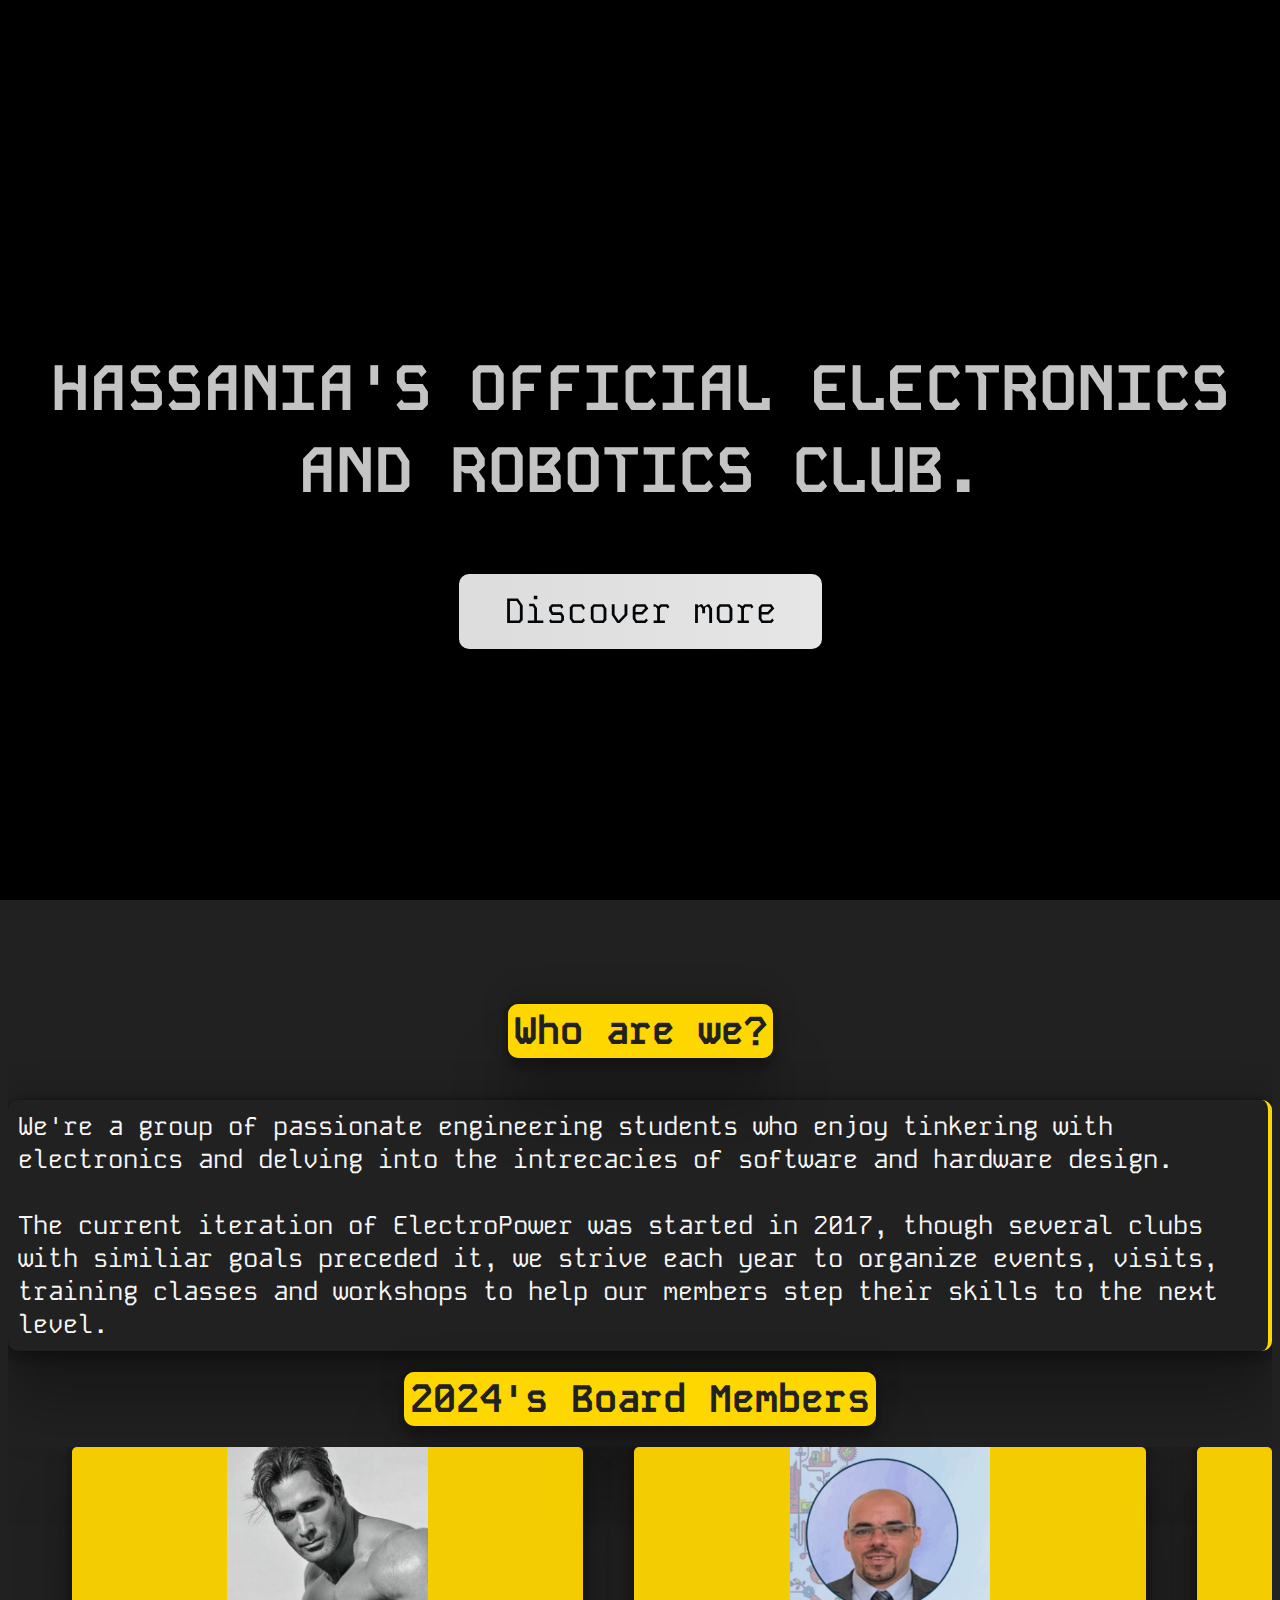
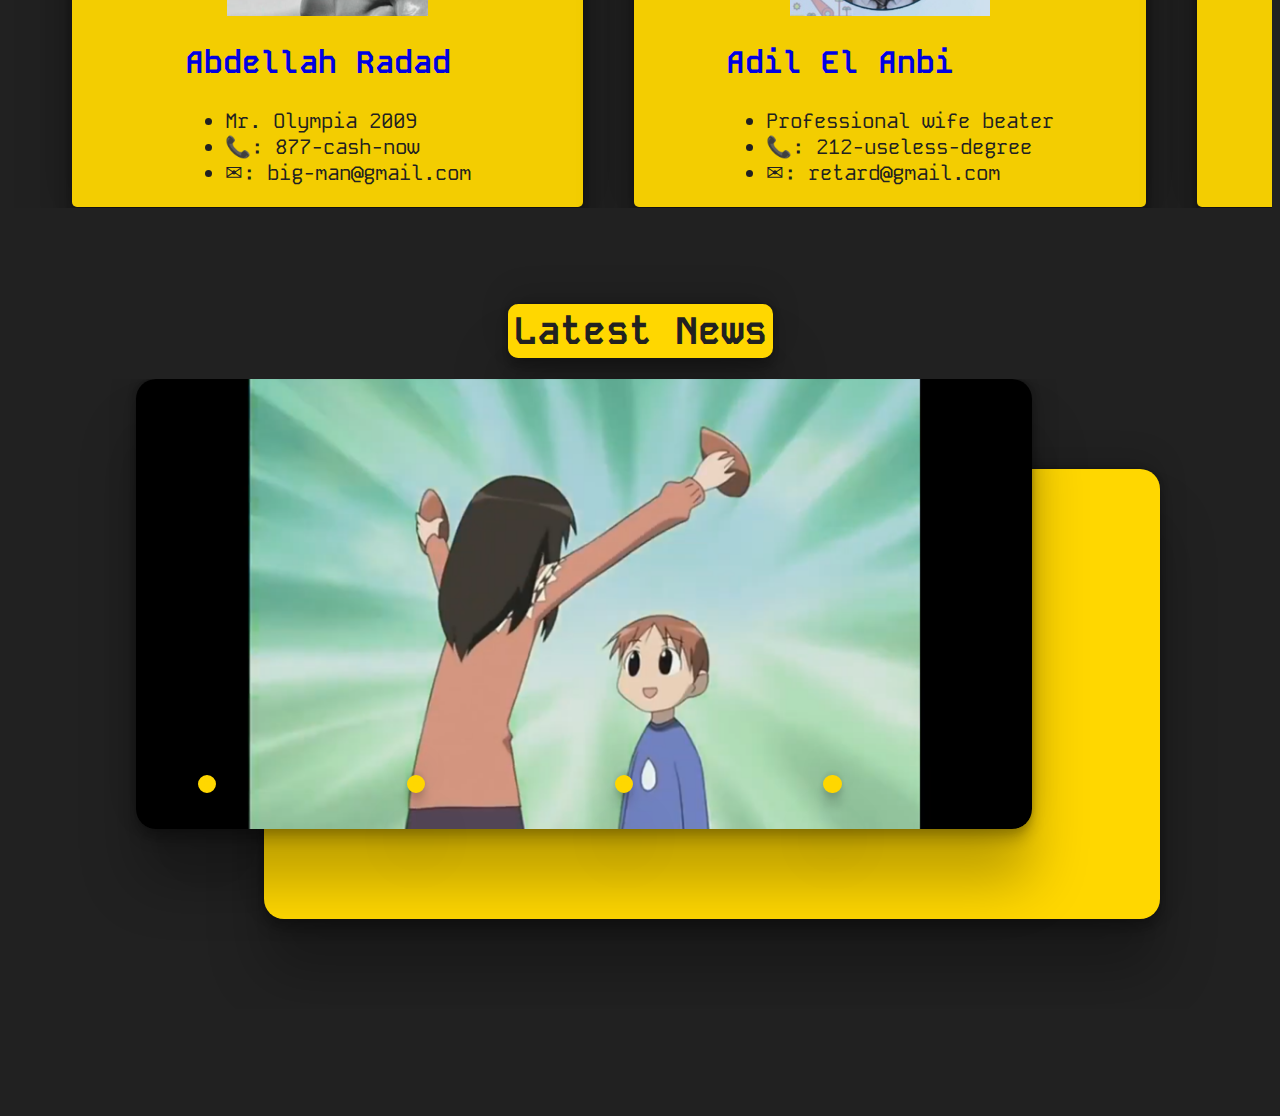
==== index.html @ f10a62ae "Adjusted member card width" ====
<!DOCTYPE HTML>
<html>
	<head>
	        <meta charset="utf-8"/>
                <meta name="author" content="Abdellah Radad"/>
                <meta name="description" content="Hassania school of public works' official web page"/>
                <link rel="stylesheet" href="style.css">
                <title> EHTP ElectroPower </title>
		<link rel="preconnect" href="https://fonts.googleapis.com">
		<link rel="preconnect" href="https://fonts.gstatic.com" crossorigin>
		<link href="https://fonts.googleapis.com/css2?family=Kode+Mono:wght@400..700&family=Montserrat:ital,wght@0,100..900;1,100..900&display=swap" rel="stylesheet">
        </head>

	<body>
		<nav>
				<a href=#whoarewe>Who are We?</a>
				<a href=#news>News</a>
				<a href=#events>Events</a>
				<a href=#projects>Projects</a>
				<a href=#projects>Contact us</a>
				<div class="theme-switcher-container"> 
					<input type="checkbox" name="theme" id="theme-switcher"></input>
					<label for="theme-switcher" id="theme-switcher-label"></label>
				</div>
		</nav>
		<div class="section" id="welcome">
			
			<div class="banner-video-container">
				<video src="static/test.mp4" type="video/mp4" autoplay loop muted >
			</div>
		<div class="text-overlay">
			<h2>
				HASSANIA'S OFFICIAL ELECTRONICS AND ROBOTICS CLUB.
			</h2>
			<div class="button-belt">
				<a href="#whoarewe">Discover more</a>
			</div>
		</div>
		</div>
		<div class="section" id="whoarewe">
			<div class="section-header"><h2> Who are we? </h2></div>
			<br/>
			<br/>
			<div class="text-card">
				We're a group of passionate engineering students who enjoy tinkering with electronics and delving into 
				the intrecacies of software and hardware design.
				<br/>
				<br/>
				The current iteration of ElectroPower was started in 2017, though several clubs with similiar goals preceded it,
				we strive each year to organize events, visits, training classes and workshops to help our members step their skills
				to the next level.
			</div>
			<br/>
			<div class="section-header"><h2>  2024's Board Members </h2></div>
			<br/>
				<div class="member-card-holder"> 
				<div class="member-card">
					<div class="profile-img">
						<a href="https://www.youtube.com/watch?v=h8ynX6rIQj8"><img src="static/literally_me.jpg"/></a>
					</div>
					<div class="profile-caption">
						<h2><a href="https://www.linkedin.com/in/abdellah-radad-6042b9256/">Abdellah Radad</a></h2>
						<ul>
							<li>Mr. Olympia 2009</li>
							<li>&#128222;: 877-cash-now</li>
							<li>&#9993;: big-man@gmail.com</li>
						</ul>
					</div>
				</div>
				<div class="member-card">
					<div class="profile-img">
						<a href="https://www.youtube.com/watch?v=h8ynX6rIQj8"><img src="static/anbi.jpeg"/></a>
					</div>
					<div class="profile-caption">
						<h2><a href="https://www.linkedin.com/in/abdellah-radad-6042b9256/">Adil El Anbi</a></h2>
						<ul>
							<li>Professional wife beater</li>
							<li>&#128222;: 212-useless-degree </li>
							<li>&#9993;: retard@gmail.com</li>
						</ul>
					</div>
				</div>
				<div class="member-card">
					<div class="profile-img">
						<a href="https://www.youtube.com/watch?v=h8ynX6rIQj8"><img src="static/anbi.jpeg"/></a>
					</div>
					<div class="profile-caption">
						<h2><a href="https://www.linkedin.com/in/abdellah-radad-6042b9256/">Adil El Anbi</a></h2>
						<ul>
							<li>Professional wife beater</li>
							<li>&#128222;: 212-useless-degree </li>
							<li>&#9993;: retard@gmail.com</li>
						</ul>
					</div>
				</div>
				<div class="member-card">
					<div class="profile-img">
						<a href="https://www.youtube.com/watch?v=h8ynX6rIQj8"><img src="static/anbi.jpeg"/></a>
					</div>
					<div class="profile-caption">
						<h2><a href="https://www.linkedin.com/in/abdellah-radad-6042b9256/">Adil El Anbi</a></h2>
						<ul>
							<li>Professional wife beater</li>
							<li>&#128222;: 212-useless-degree </li>
							<li>&#9993;: retard@gmail.com</li>
						</ul>
					</div>
				</div>
				<div class="member-card">
					<div class="profile-img">
						<a href="https://www.youtube.com/watch?v=h8ynX6rIQj8"><img src="static/anbi.jpeg"/></a>
					</div>
					<div class="profile-caption">
						<h2><a href="https://www.linkedin.com/in/abdellah-radad-6042b9256/">Adil El Anbi</a></h2>
						<ul>
							<li>Professional wife beater</li>
							<li>&#128222;: 212-useless-degree </li>
							<li>&#9993;: retard@gmail.com</li>
						</ul>
					</div>
				</div>
			</div>
			
		</div>
		<div class="section" id="news">
			<div class="section-header"><h2> Latest News </h2></div>
			<br/>
			<div class="news-container">
				<div class="item background-item">E</div>
				<div class="news-slider">
					<div class="item img-container">
						<a href="https://www.youtube.com/watch?v=wEBZ6zHY-h4">
							<img id="news1" src="static/chiyo-dead.png" />
							<h2 class="img-caption">Leaked footage seals the deal on Chiyo chan's murder case</h2>
						</a>
					</div>
					<div class="item img-container">
						<a href="https://www.youtube.com/watch?v=nb7ymOSDB3Y">
							<img id="news2" src="static/neco-neco-arc.gif" />
							<h2 class="img-caption">War criminal wanted in 20 countries goes viral after hitting the "gangnam style"</h2>
						</a>
					</div>
					<div class="item img-container">
						<a href="https://www.youtube.com/shorts/mV_r2ud_RTQ">
							<img id="news3" src="static/kleiner_mewing.png" />
							<h2 class="img-caption">Dr. Kleiner shows shocking mewing transformation</h2>
						</a>
					</div>
					<div class="item img-container">
						<a href="https://www.youtube.com/watch?v=XxPdiaEjR5U">
							<img id="news4" src="static/jinx_the_cat.jpg" />
							<h2 class="img-caption">[Shocking!] Cat's performance of  billy jean left locals in awe</h2>
						</a>
					</div>
				</div>
				<div class="selection-box">
					<a href="#news1"></a>
					<a href="#news2"></a>
					<a href="#news3"></a>
					<a href="#news4"></a>
				</div>
			</div>
		</div>

	</body>
</html>
---- style.css ----
.kode-mono {
  font-family: "Kode Mono", monospace;
  font-weight: 400;
  font-style: normal;
}
.montserrat {
  font-family: "Montserrat", sans-serif;
  font-optical-sizing: auto;
  font-weight: 400;
  font-style: normal;
}
:root
{
	--selected-theme:"Dark";
	--news-image-blur:0px;
	--caption-opacity:0;
	--body-background-color:#212121;
	--body-text-color:whitesmoke;
	--body-header-color:gold;
	--body-shadow : rgba(0, 0, 0, 0.25) 0px 54px 55px, rgba(0, 0, 0, 0.12) 0px -12px 30px, rgba(0, 0, 0, 0.12) 0px 4px 6px, rgba(0, 0, 0, 0.17) 0px 12px 13px, rgba(0, 0, 0, 0.09) 0px -3px 5px;

}
html
{
	background-color:var(--body-background-color);
	color:var(--body-text-color);
	font-family:"kode mono";
	overflow-x:hidden;
	scroll-snap-type:y mandatory;
	scroll-padding-top:0px;
	scroll-behavior:smooth;
	scroll-padding-top:0vh;
	transition: background-color 1s;
}
/* Navbar */
nav
{
	position:fixed;
	font-size:min(1.8rem,3vw);
	z-index:9;
	top:0px;
	left:0px;
	display:flex;
	justify-content:space-evenly;
	align-items:center;
	width:100%;
	opacity:0.9;

	white-space:nowrap;
}

nav a 
{
	
  text-decoration : none;  

  color : whitesmoke;
  
  border-style : solid;
  
  border-width :0px 0px 2px 0px;
  
  border-color : whitesmoke;
  
  transition : font-size 0.5s;
}
nav a:hover
{
          font-size: 2rem;  
          color : gold;
          border-color: gold;
}
nav input[type="checkbox"]
{
	appearance:none;
	padding:0;
	margin:0;
	height:0;
	aspect-ratio:1/1;
	border-radius:50%;
	outline-width:2px;
	outline-offset:2px;	
	transition: height 0.2s;
}
nav label::before
{
	content:var(--selected-theme);
	color:var(--body-background-color);
	position:relative;
	display:inline-block;
	transition:content 1s;
}
nav .theme-switcher-container
{
	background-color:whitesmoke;
	border-bottom-left-radius:20px;
	border-bottom-right-radius:20px;
	width:fit-content;
	display:flex;
	align-items:center;
	padding:0.3rem;
	transition:font-size 0.2s;
}
nav .theme-switcher-container:hover
{
        font-size: 2rem;  
	background-color:gold;
}
/* Sections */
.section
{
	scroll-snap-align:start;
	height:100vh;
	overflow:hidden;
}
/* Section headers */
.section::before
{
	content:"";
	height:6rem;
	display:block;
}
.section-header h2
{
	font-size:2.4rem;
	position:relative;
	border-style:solid;
	border-radius:10px;
	border-color:gold;
	border-width:0px 4px 0px 4px;
	width:fit-content;
	margin:auto;
	box-shadow:var(--body-shadow); 

	color:var(--body-background-color);
	background-color:gold;
	margin:auto;
	width:fit-content;
	padding:2px;
	transition: color 1s;
}

/* Banner */
.banner
{
	font-size:1.2rem;
	position:relative;
	display:grid;
	grid-template-rows: repeat(9,5vh);
	grid-template-columns : repeat(autofit,10vw);
	
	overflow-x:hidden;
}
.banner-logo
{
	grid-area: 2/2/6/3;
}
.banner-logo img
{
	width:100%;
	height:100%;
	object-fit:contain;
}
.banner-caption
{
	color:var(--body-background-color);
	background-color:var(--body-text-color);
	margin:0;
	padding:0;
	font-size:2.2rem;
	grid-area: 7/1/8/4;
	transition: color 1s;
}
.banner-video-container
{
	position:absolute;
	background-color:black;
	margin:0;
	padding:0;
	z-index:10;
	height:100vh;
	width:100vw;
	top:0;
	left:0;
}
.banner-video-container video
{
	filter:blur(10px);
	width:100%;
	height:100%;
	object-fit:cover;
}

.text-overlay
{
	z-index:11;
	position:relative;
	top:20%;
	color:whitesmoke;
	padding:10px;
	font-size:2.2vw;
	margin:auto;
	text-align:center;
}
.text-overlay h2
{
	opacity:0.8;
	font-size:5vw;
}
.text-overlay .button-belt /*I dont know what to call it*/
{
	font-size:min(2.2rem,4vw);
	position:relative;
	top:0%;
	display:flex;
	align-items:center;
	justify-content:space-evenly;
	opacity:0.9;
}
.button-belt a
{
    background-image: linear-gradient(to right,whitesmoke  0%, white  50%,lightgrey 100%);
    margin: 10px;
    padding: 15px 45px;
    text-align: center;
    text-decoration:none;
    transition: 0.5s;
    background-size: 200% auto;
    color: #03070a;
    border-radius: 10px;
    display: block;
}

.button-belt a:hover
{
    background-position:right; /* change the direction of the change here */
    text-decoration:none;
}

/* Text cards */
.text-card
{
	font-size:1.6rem;
	position:relative;
	margin:auto;
	padding:10px;
	border-radius:10px;
	border-color:gold;
	border-style:solid;
	border-width: 0px 4px 0px 0px;
	box-shadow:var(--body-shadow); 
	color:var(--body-text-color);
}
.text-card h2
{
	color:var(--body-background-color);
	background-color:gold;
	margin:auto;
	padding:2px;
	width:fit-content;
	text-align:center;
	transition: color 1s;
}
.text-card a
{
	color:gold;
}
/* Member Cards */
.member-card-holder
{
	position:relative;
	height:auto;
	display:flex;
	justify-items:flex-start;
	border-color:gold;
	border-radius:5px;
	border-width:0px 4px 0px 4px;
	padding-bottom:5vh;
	padding-left:5vw;
	padding-right:5vw;
	margin:auto;
	gap:4vw;
	overflow-x:auto;
}
.member-card-holder::-webkit-scrollbar
{
	height:0.4dvh;
}
.member-card-holder::-webkit-scrollbar-track
{
	background-color:var(--body-background-color);
}
.member-card-holder::-webkit-scrollbar-thumb
{
	background-color:gold;
}
.member-card
{	
	flex: 1 0 45%;
	position:relative;
	height:40dvh;
	border-color:gold;
	border-radius:5px;
	border-width:0px 0px 0px 0px;
	border-style:solid;
	padding:0;
	box-shadow:var(--body-shadow); 
	opacity:0.95;	
	display:flex;
	flex-direction:column;
	justify-content:flex-start;
	align-items:center;
	background-color:gold;
	color:var(--body-background-color);
	overflow:hidden;
}
.member-card .profile-caption
{
	font-size: max(1vw,1.3rem);
}
.profile-caption h2 a
{
	flex: 0 1 30%;
	text-decoration:none;
	text-align:center;
}
.member-card .profile-img  
{
	flex: 1 1 50%;
	max-height:50%;
	overflow:hidden;
}
.profile-img img
{
	height:100%;
	width:100%;
	object-fit:cover;
}
/* News slider */
.news-container
{
	position:relative;
	display:grid;
	grid-template-rows:repeat(7,10dvh);
	grid-template-columns:repeat(10,10vw);
	overflow:hidden;
}
.news-container .background-item
{
	grid-area: 2/3/7/10;
	background-color:gold;
	border-radius:20px;
	box-shadow:var(--body-shadow); 
}
.news-container .news-slider
{
	z-index:1;
	display:flex;
	grid-area: 1/2/6/9;
	background-color:whitesmoke;
	box-shadow:var(--body-shadow); 
	border-radius:20px;
	overflow-x:auto;
	overflow-y:hidden;
	scroll-snap-type:inline mandatory;
	scroll-padding:0;
	scroll-behavior:smooth;
	scrollbar-width:none;
}
.news-container .news-slider .img-container
{
	scroll-align:start;
	flex:1 0 100%;
}
.img-container a 
{
	text-decoration:none;
}
.news-slider .img-container .img-caption
{
	font-size:1.8rem;
	padding:6px;
	position:relative;
	z-index:5;
	bottom:50%;
	text-align:center;
	background-color:gold;
	color:var(--body-background-color);
	opacity:1;
	transition:opacity 1s;
}

.news-slider .img-container img
{
	height:100%;
	width:100%;
	object-fit: cover;
	filter:blur(5px);
}
.news-container .selection-box
{
	z-index:2;
	grid-area:5/1/6/9; 
	display:flex;
	align-items:center;
	justify-content:space-evenly;
}
.news-container .selection-box a
{
	border-width:0.5vw;
	border-style:solid;
	width:0.5vw;
	aspect-ratio:1/1;
	border-radius:50%;
	border-color:gold;
	background-color:gold;
	box-shadow: rgba(0, 0, 0, 0.25) 0px 54px 55px, rgba(0, 0, 0, 0.12) 0px -12px 30px, rgba(0, 0, 0, 0.12) 0px 4px 6px, rgba(0, 0, 0, 0.17) 0px 12px 13px, rgba(0, 0, 0, 0.09) 0px -3px 5px;
}
/* root actions */
:root:has(input[type="checkbox"]#theme-switcher:checked)
{
	--selected-theme:"Light";
	--body-background-color:slateblue;
}
@media (hover)
{
	.news-slider .img-container .img-caption
	{
		font-size:1.8rem;
		padding:6px;
		position:relative;
		z-index:5;
		bottom:50%;
		text-align:center;
		background-color:gold;
		color:var(--body-background-color);
		opacity:var(--caption-opacity);	
		transition:opacity 1s;
	}

	.news-slider .img-container img
	{
		scroll-align:start;
		height:100%;
		width:100%;
		object-fit: cover;
		filter:blur(var(--news-image-blur));
		transition: filter 1s;
	}

	:root:has(.img-container:hover)
	{
		--caption-opacity:1;
		--news-image-blur:5px;
	}
}	

::-webkit-scrollbar
{
	width:0.2vw;
}
::-webkit-scrollbar-track
{
	background-color:var(--body-background-color);
}
::-webkit-scrollbar-thumb
{
	background-color:gold;
}
@media()
{

}
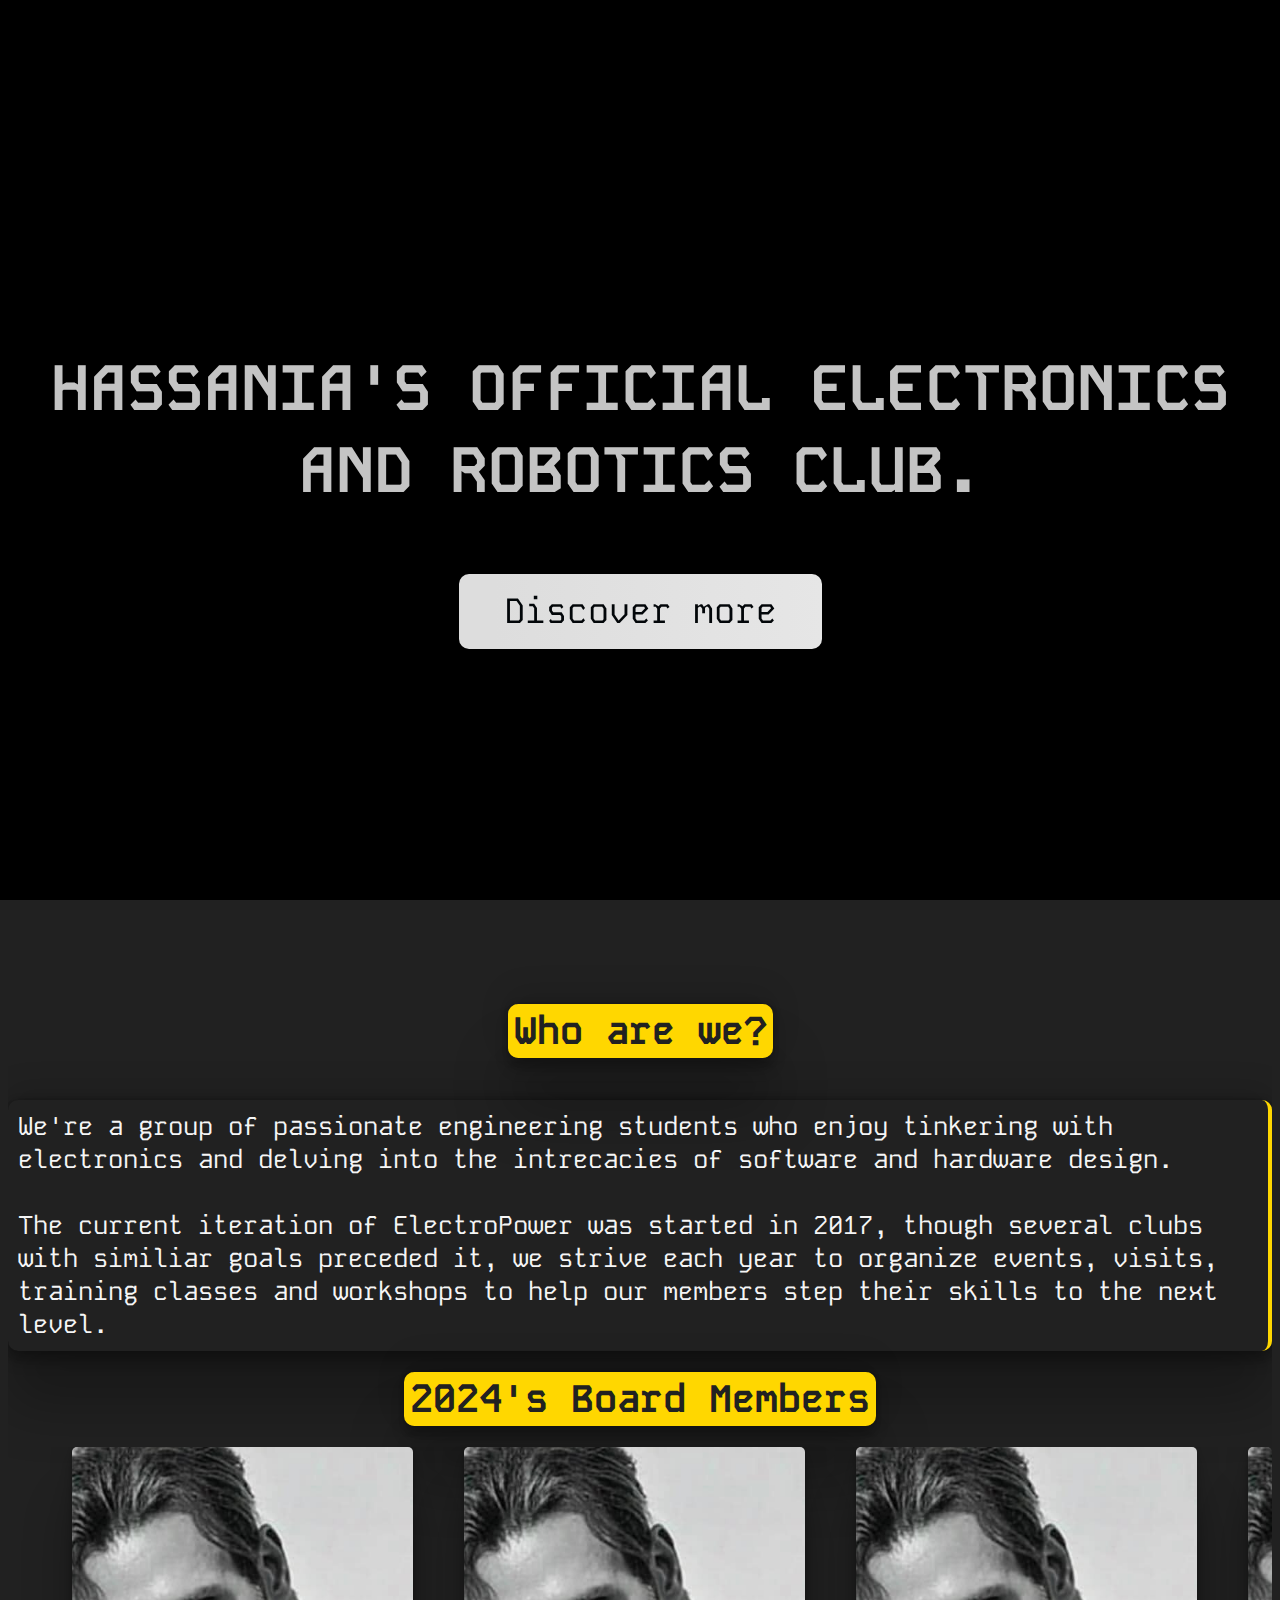
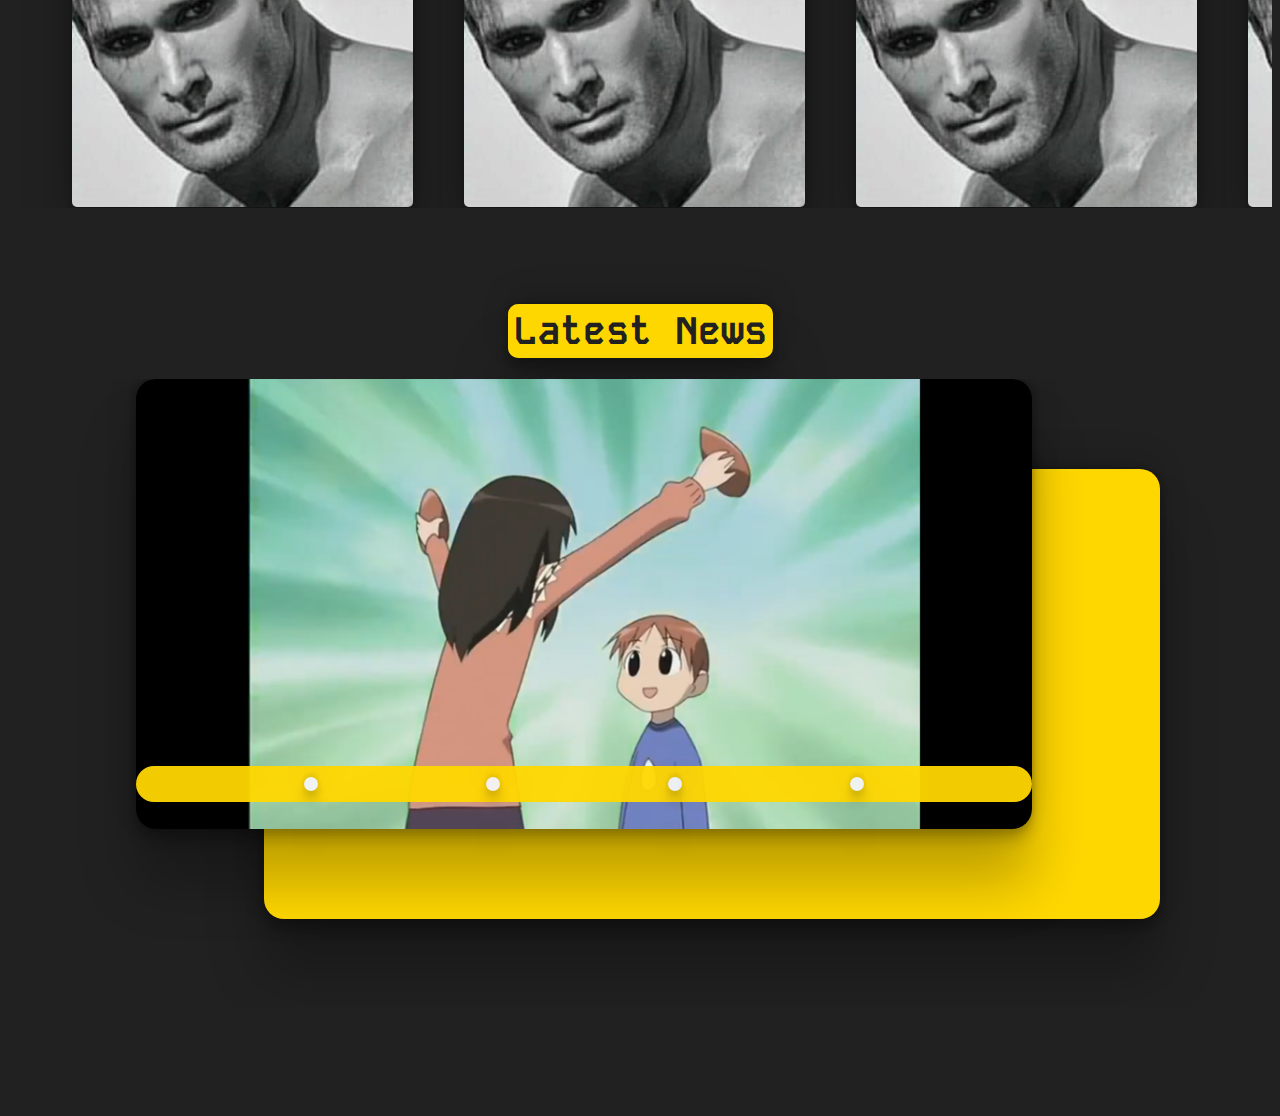
==== commit 92eb033b: "reworked content slider for better visibility" ====
--- a/index.html
+++ b/index.html
@@ -54,80 +54,51 @@
 			<div class="section-header"><h2>  2024's Board Members </h2></div>
 			<br/>
 				<div class="member-card-holder"> 
-				<div class="member-card">
-					<div class="profile-img">
-						<a href="https://www.youtube.com/watch?v=h8ynX6rIQj8"><img src="static/literally_me.jpg"/></a>
-					</div>
-					<div class="profile-caption">
-						<h2><a href="https://www.linkedin.com/in/abdellah-radad-6042b9256/">Abdellah Radad</a></h2>
-						<ul>
-							<li>Mr. Olympia 2009</li>
-							<li>&#128222;: 877-cash-now</li>
-							<li>&#9993;: big-man@gmail.com</li>
-						</ul>
+					<div class="member-card">
+						<div class="profile-img">
+							<a href="https://www.youtube.com/watch?v=h8ynX6rIQj8"><img src="static/literally_me.jpg"/></a>
+						</div>
+						<div class="profile-caption">
+							<h2><a href="https://www.linkedin.com/in/abdellah-radad-6042b9256/">Abdellah Radad</a></h2>
+							<b><em>Head of training</em></b>
+						</div>
+					</div> 
+					<div class="member-card">
+						<div class="profile-img">
+							<a href="https://www.youtube.com/watch?v=h8ynX6rIQj8"><img src="static/literally_me.jpg"/></a>
+						</div>
+						<div class="profile-caption">
+							<h2><a href="https://www.linkedin.com/in/abdellah-radad-6042b9256/">Abdellah Radad</a></h2>
+							<b><em>Head of training</em></b>
+						</div>
+					</div> 
+					<div class="member-card">
+						<div class="profile-img">
+							<a href="https://www.youtube.com/watch?v=h8ynX6rIQj8"><img src="static/literally_me.jpg"/></a>
+						</div>
+						<div class="profile-caption">
+							<h2><a href="https://www.linkedin.com/in/abdellah-radad-6042b9256/">Abdellah Radad</a></h2>
+							<b><em>Head of training</em></b>
+						</div>
+					</div> 
+					<div class="member-card">
+						<div class="profile-img">
+							<a href="https://www.youtube.com/watch?v=h8ynX6rIQj8"><img src="static/literally_me.jpg"/></a>
+						</div>
+						<div class="profile-caption">
+							<h2><a href="https://www.linkedin.com/in/abdellah-radad-6042b9256/">Abdellah Radad</a></h2>
+							<b><em>Head of training</em></b>
+						</div>
 					</div>
 				</div>
-				<div class="member-card">
-					<div class="profile-img">
-						<a href="https://www.youtube.com/watch?v=h8ynX6rIQj8"><img src="static/anbi.jpeg"/></a>
-					</div>
-					<div class="profile-caption">
-						<h2><a href="https://www.linkedin.com/in/abdellah-radad-6042b9256/">Adil El Anbi</a></h2>
-						<ul>
-							<li>Professional wife beater</li>
-							<li>&#128222;: 212-useless-degree </li>
-							<li>&#9993;: retard@gmail.com</li>
-						</ul>
-					</div>
-				</div>
-				<div class="member-card">
-					<div class="profile-img">
-						<a href="https://www.youtube.com/watch?v=h8ynX6rIQj8"><img src="static/anbi.jpeg"/></a>
-					</div>
-					<div class="profile-caption">
-						<h2><a href="https://www.linkedin.com/in/abdellah-radad-6042b9256/">Adil El Anbi</a></h2>
-						<ul>
-							<li>Professional wife beater</li>
-							<li>&#128222;: 212-useless-degree </li>
-							<li>&#9993;: retard@gmail.com</li>
-						</ul>
-					</div>
-				</div>
-				<div class="member-card">
-					<div class="profile-img">
-						<a href="https://www.youtube.com/watch?v=h8ynX6rIQj8"><img src="static/anbi.jpeg"/></a>
-					</div>
-					<div class="profile-caption">
-						<h2><a href="https://www.linkedin.com/in/abdellah-radad-6042b9256/">Adil El Anbi</a></h2>
-						<ul>
-							<li>Professional wife beater</li>
-							<li>&#128222;: 212-useless-degree </li>
-							<li>&#9993;: retard@gmail.com</li>
-						</ul>
-					</div>
-				</div>
-				<div class="member-card">
-					<div class="profile-img">
-						<a href="https://www.youtube.com/watch?v=h8ynX6rIQj8"><img src="static/anbi.jpeg"/></a>
-					</div>
-					<div class="profile-caption">
-						<h2><a href="https://www.linkedin.com/in/abdellah-radad-6042b9256/">Adil El Anbi</a></h2>
-						<ul>
-							<li>Professional wife beater</li>
-							<li>&#128222;: 212-useless-degree </li>
-							<li>&#9993;: retard@gmail.com</li>
-						</ul>
-					</div>
-				</div>
-			</div>
 			
 		</div>
 		<div class="section" id="news">
 			<div class="section-header"><h2> Latest News </h2></div>
 			<br/>
-			<div class="news-container">
+			<div class="slide-container">
 				<div class="item background-item">E</div>
-				<div class="news-slider">
+				<div class="content-slide">
 					<div class="item img-container">
 						<a href="https://www.youtube.com/watch?v=wEBZ6zHY-h4">
 							<img id="news1" src="static/chiyo-dead.png" />
--- a/style.css
+++ b/style.css
@@ -12,7 +12,7 @@
 :root
 {
 	--selected-theme:"Dark";
-	--news-image-blur:0px;
+	--content-image-blur:0px;
 	--caption-opacity:0;
 	--body-background-color:#212121;
 	--body-text-color:whitesmoke;
@@ -275,7 +275,7 @@
 	border-color:gold;
 	border-radius:5px;
 	border-width:0px 4px 0px 4px;
-	padding-bottom:5vh;
+	padding-bottom:2vh;
 	padding-left:5vw;
 	padding-right:5vw;
 	margin:auto;
@@ -296,38 +296,44 @@
 }
 .member-card
 {	
-	flex: 1 0 45%;
+	flex: 1 0 30%;
 	position:relative;
 	height:40dvh;
 	border-color:gold;
 	border-radius:5px;
 	border-width:0px 0px 0px 0px;
 	border-style:solid;
-	padding:0;
 	box-shadow:var(--body-shadow); 
 	opacity:0.95;	
-	display:flex;
-	flex-direction:column;
-	justify-content:flex-start;
-	align-items:center;
-	background-color:gold;
 	color:var(--body-background-color);
 	overflow:hidden;
+	display:grid;
+	grid-template-columns:1fr;
+	grid-template-rows:repeat(2,30%);
+	transition:grid-template-rows 500ms ease-out;
 }
 .member-card .profile-caption
 {
+	z-index:2;
+	grid-area:3/1/4/2;
+	background-color:rgba(21,21,21,0.3);
+	color:whitesmoke;
 	font-size: max(1vw,1.3rem);
 }
 .profile-caption h2 a
 {
-	flex: 0 1 30%;
+	grid-area:3/1/4/2;
 	text-decoration:none;
+	border-style:solid;
+	border-width:0px 0px 4px 0px;
+	border-color:gold;
+	color:whitesmoke;
 	text-align:center;
 }
 .member-card .profile-img  
 {
-	flex: 1 1 50%;
-	max-height:50%;
+	grid-area:1/1/4/2;
+	z-index:-1;
 	overflow:hidden;
 }
 .profile-img img
@@ -337,7 +343,7 @@
 	object-fit:cover;
 }
 /* News slider */
-.news-container
+.slide-container
 {
 	position:relative;
 	display:grid;
@@ -345,14 +351,14 @@
 	grid-template-columns:repeat(10,10vw);
 	overflow:hidden;
 }
-.news-container .background-item
+.slide-container .background-item
 {
 	grid-area: 2/3/7/10;
 	background-color:gold;
 	border-radius:20px;
 	box-shadow:var(--body-shadow); 
 }
-.news-container .news-slider
+.slide-container .content-slide
 {
 	z-index:1;
 	display:flex;
@@ -367,7 +373,7 @@
 	scroll-behavior:smooth;
 	scrollbar-width:none;
 }
-.news-container .news-slider .img-container
+.slide-container .content-slide .img-container
 {
 	scroll-align:start;
 	flex:1 0 100%;
@@ -376,7 +382,7 @@
 {
 	text-decoration:none;
 }
-.news-slider .img-container .img-caption
+.content-slide .img-container .img-caption
 {
 	font-size:1.8rem;
 	padding:6px;
@@ -390,30 +396,35 @@
 	transition:opacity 1s;
 }
 
-.news-slider .img-container img
+.content-slide .img-container img
 {
 	height:100%;
 	width:100%;
 	object-fit: cover;
 	filter:blur(5px);
 }
-.news-container .selection-box
+.slide-container .selection-box
 {
 	z-index:2;
-	grid-area:5/1/6/9; 
+	grid-area:5/2/6/9; 
 	display:flex;
+	background-color:gold;
+	margin-top:3dvh;
+	margin-bottom:3dvh;
+	border-radius:20px;
+	opacity:0.95;
 	align-items:center;
 	justify-content:space-evenly;
 }
-.news-container .selection-box a
-{
-	border-width:0.5vw;
+.slide-container .selection-box a
+{
+	border-width:0.5dvh;
 	border-style:solid;
 	width:0.5vw;
 	aspect-ratio:1/1;
 	border-radius:50%;
-	border-color:gold;
-	background-color:gold;
+	border-color:whitesmoke;
+	background-color:whitesmoke;
 	box-shadow: rgba(0, 0, 0, 0.25) 0px 54px 55px, rgba(0, 0, 0, 0.12) 0px -12px 30px, rgba(0, 0, 0, 0.12) 0px 4px 6px, rgba(0, 0, 0, 0.17) 0px 12px 13px, rgba(0, 0, 0, 0.09) 0px -3px 5px;
 }
 /* root actions */
@@ -422,9 +433,35 @@
 	--selected-theme:"Light";
 	--body-background-color:slateblue;
 }
+@media (max-width:1000px)
+{
+	.member-card
+	{
+		flex: 1 0 65%;
+	}
+}
+@media (min-height:1500px)
+{
+	.member-card
+	{
+		height:50dvh;
+	}
+	.member-card .profile-caption
+	{
+		font-size: max(1vw,1.8rem);
+	}
+}
 @media (hover)
 {
-	.news-slider .img-container .img-caption
+	.member-card
+	{
+		grid-template-rows:repeat(2,50%);
+	}
+	.member-card:hover
+	{
+		grid-template-rows:repeat(2,30%);
+	}
+	.content-slide .img-container .img-caption
 	{
 		font-size:1.8rem;
 		padding:6px;
@@ -438,20 +475,20 @@
 		transition:opacity 1s;
 	}
 
-	.news-slider .img-container img
+	.content-slide .img-container img
 	{
 		scroll-align:start;
 		height:100%;
 		width:100%;
 		object-fit: cover;
-		filter:blur(var(--news-image-blur));
+		filter:blur(var(--content-image-blur));
 		transition: filter 1s;
 	}
 
 	:root:has(.img-container:hover)
 	{
 		--caption-opacity:1;
-		--news-image-blur:5px;
+		--content-image-blur:5px;
 	}
 }	
 
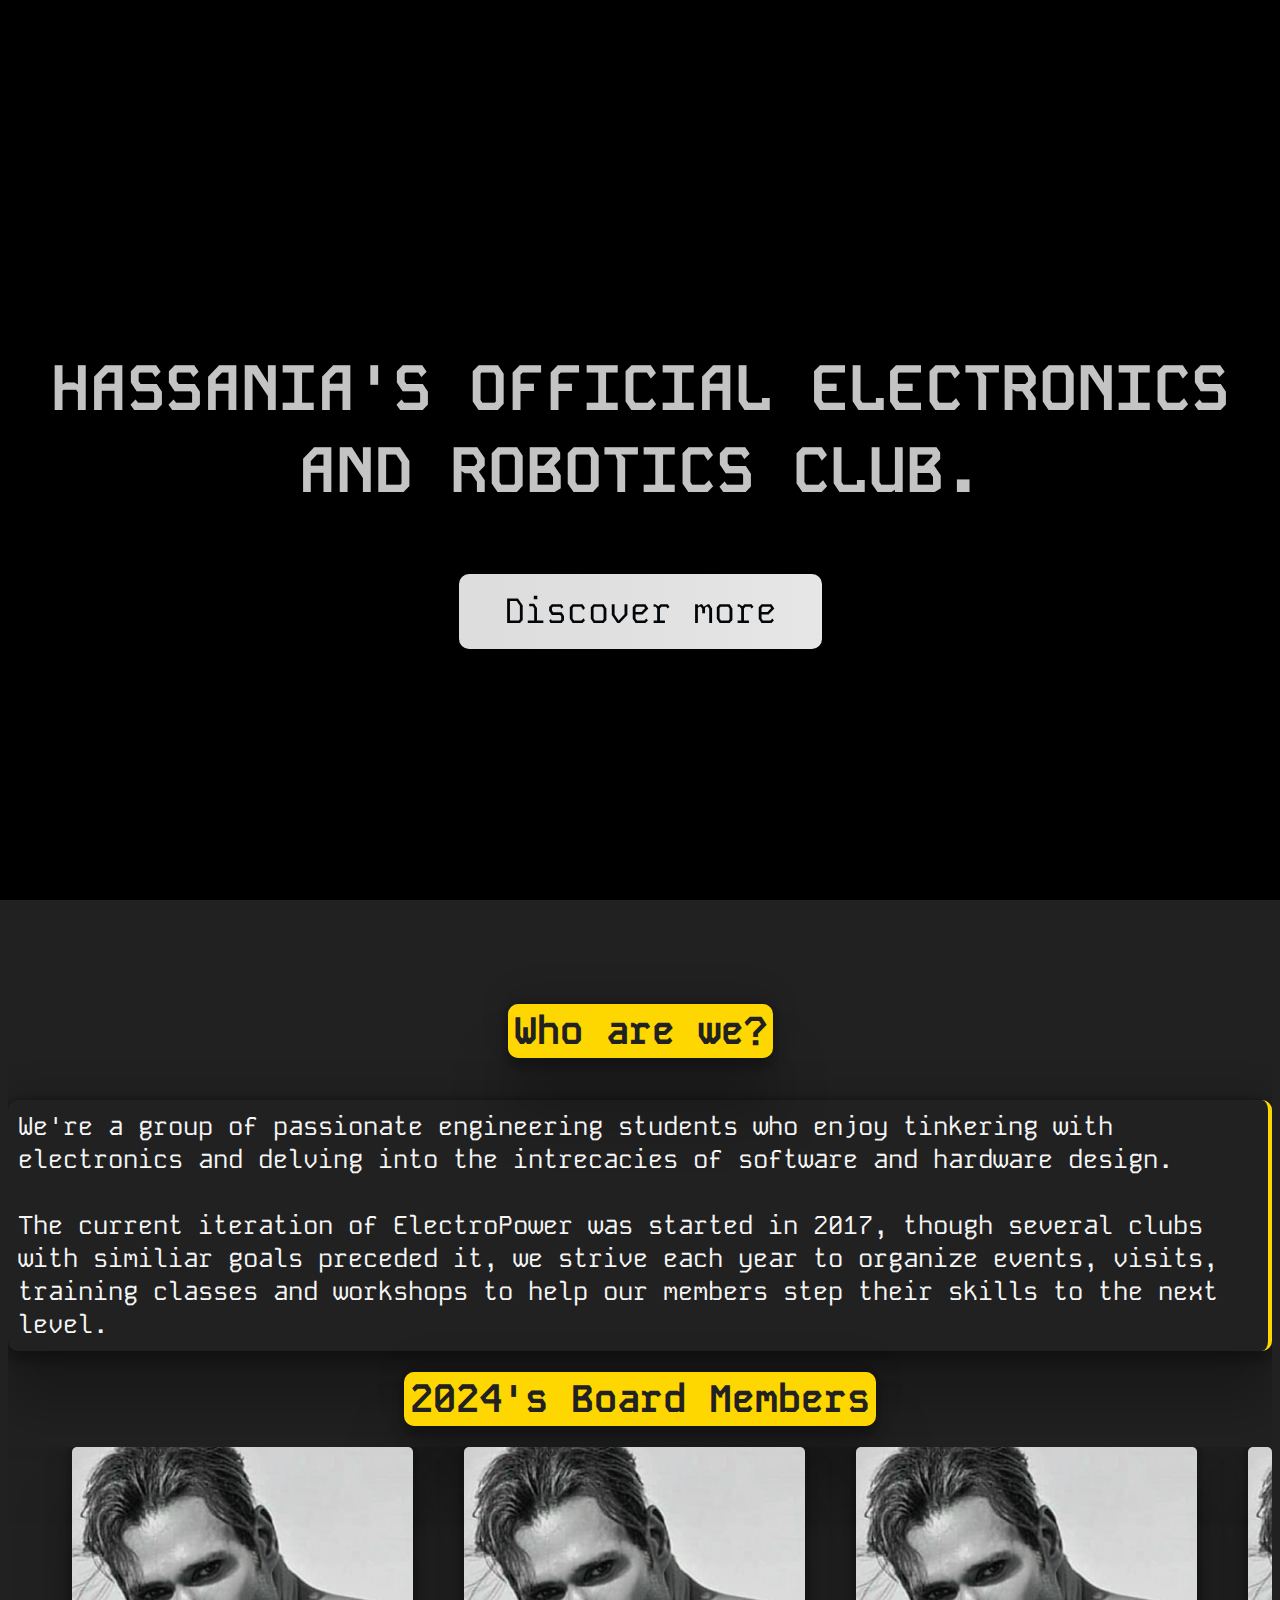
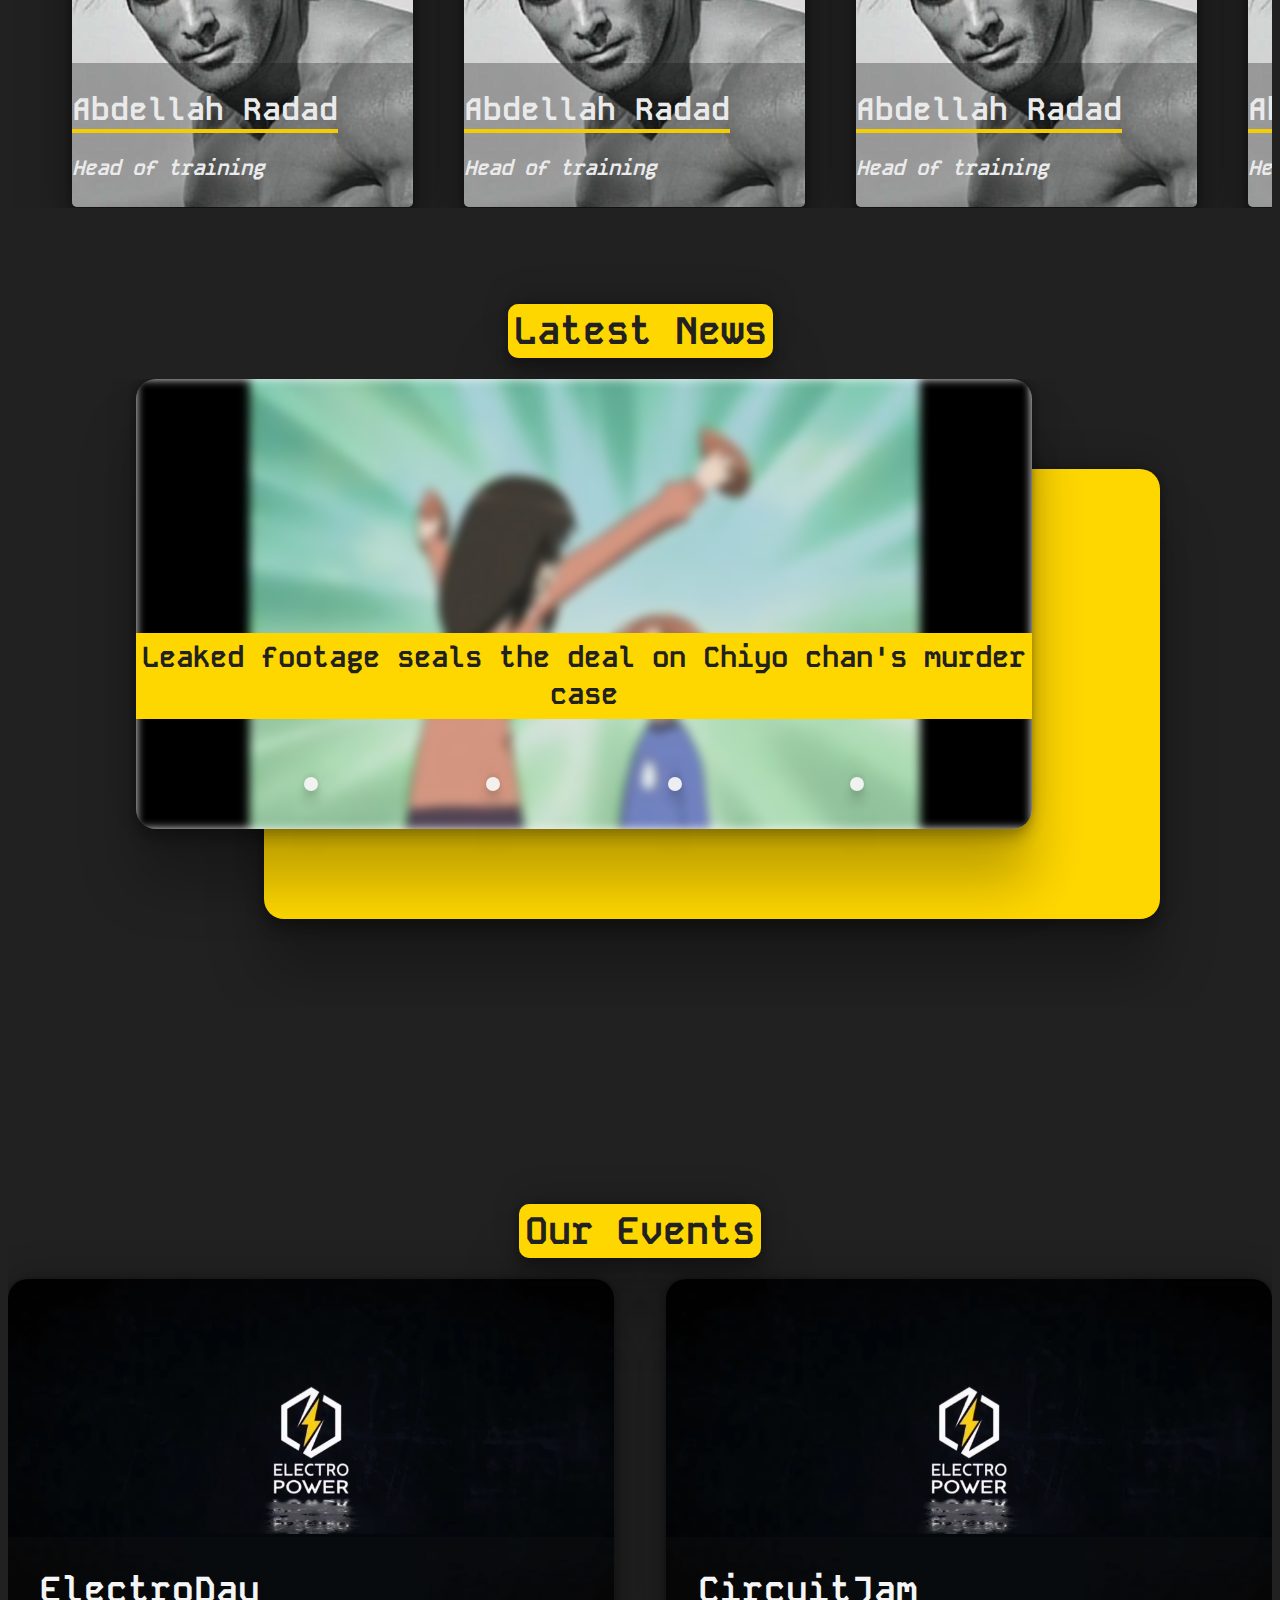
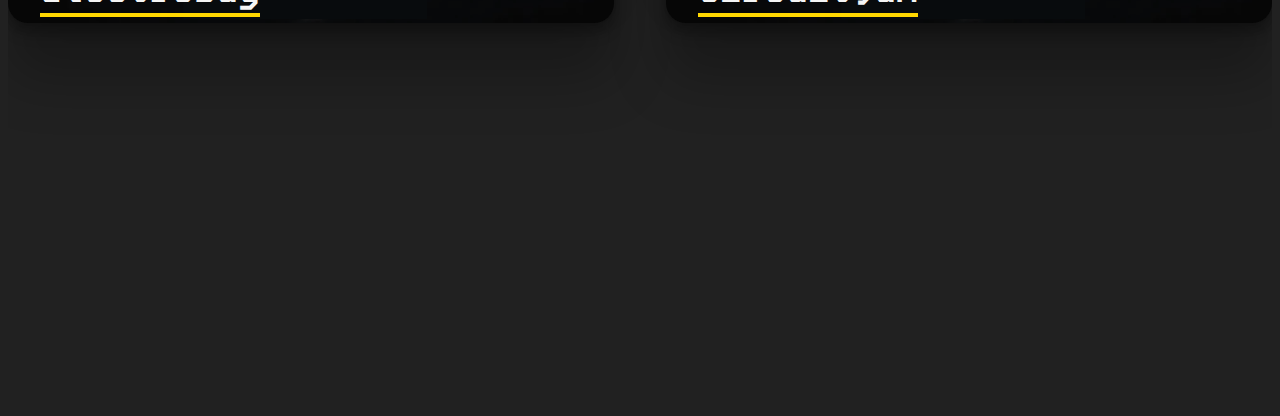
==== commit 3c621b35: "Reworked member cards and content sliders for better clarity, added events section" ====
--- a/index.html
+++ b/index.html
@@ -132,6 +132,32 @@
 				</div>
 			</div>
 		</div>
+		<div class="section" id="events">
+			<div class="section-header"><h2> Our Events </h2></div>
+			<br/>
+			<div class="event-card-holder">
+				<div class="event-card">
+					<img src="static/banner.png"/>
+					<div class="event-card-caption">
+						<h2>
+							<a href="#test" >
+								ElectroDay
+							</a>
+						</h2>
+					</div>
+				</div>
 
+				<div class="event-card">
+					<img src="static/banner.png"/>
+					<div class="event-card-caption">
+						<h2>
+							<a href="#test" >
+								CircuitJam
+							</a>
+						</h2>
+					</div>
+				</div>
+			</div>	
+		</div>
 	</body>
 </html>
--- a/style.css
+++ b/style.css
@@ -408,9 +408,6 @@
 	z-index:2;
 	grid-area:5/2/6/9; 
 	display:flex;
-	background-color:gold;
-	margin-top:3dvh;
-	margin-bottom:3dvh;
 	border-radius:20px;
 	opacity:0.95;
 	align-items:center;
@@ -427,17 +424,64 @@
 	background-color:whitesmoke;
 	box-shadow: rgba(0, 0, 0, 0.25) 0px 54px 55px, rgba(0, 0, 0, 0.12) 0px -12px 30px, rgba(0, 0, 0, 0.12) 0px 4px 6px, rgba(0, 0, 0, 0.17) 0px 12px 13px, rgba(0, 0, 0, 0.09) 0px -3px 5px;
 }
+/* Event Cards */
+.event-card-holder
+ {
+	 display:flex;
+	 justify-content:space-evenly;
+	 gap:4vw;
+ }
+.event-card-holder .event-card
+{
+	display:grid;
+	grid-template-columns:repeat(4,25%);
+	grid-template-rows:repeat(4,25%);
+	border-radius:20px;
+	overflow:hidden;
+	box-shadow: rgba(0, 0, 0, 0.25) 0px 54px 55px, rgba(0, 0, 0, 0.12) 0px -12px 30px, rgba(0, 0, 0, 0.12) 0px 4px 6px, rgba(0, 0, 0, 0.17) 0px 12px 13px, rgba(0, 0, 0, 0.09) 0px -3px 5px;
+}
+.event-card img
+{
+	z-index:1;
+	grid-area:1/1/5/5;
+	width:100%;
+	height:100%;
+	object-fit:cover;
+}
+.event-card .event-card-caption
+{
+	padding-left:2rem;
+	font-size:1.5rem;
+	z-index:2;
+	grid-area:4/1/5/5;
+	background-color:rgba(21,21,21,0.3);
+}
+.event-card-caption h2 a
+{
+	text-align:center;
+	text-decoration:none;
+	border-style:solid;
+	border-width:0px 0px 4px 0px;
+	border-color:gold;
+	color:whitesmoke;
+}
 /* root actions */
 :root:has(input[type="checkbox"]#theme-switcher:checked)
 {
 	--selected-theme:"Light";
 	--body-background-color:slateblue;
 }
-@media (max-width:1000px)
+@media (max-width:1024px)
 {
 	.member-card
 	{
 		flex: 1 0 65%;
+	}
+	.event-card-holder
+	{
+	  display:flex;
+	  flex-direction:column;
+	  gap:4dvw;
 	}
 }
 @media (min-height:1500px)
@@ -451,46 +495,6 @@
 		font-size: max(1vw,1.8rem);
 	}
 }
-@media (hover)
-{
-	.member-card
-	{
-		grid-template-rows:repeat(2,50%);
-	}
-	.member-card:hover
-	{
-		grid-template-rows:repeat(2,30%);
-	}
-	.content-slide .img-container .img-caption
-	{
-		font-size:1.8rem;
-		padding:6px;
-		position:relative;
-		z-index:5;
-		bottom:50%;
-		text-align:center;
-		background-color:gold;
-		color:var(--body-background-color);
-		opacity:var(--caption-opacity);	
-		transition:opacity 1s;
-	}
-
-	.content-slide .img-container img
-	{
-		scroll-align:start;
-		height:100%;
-		width:100%;
-		object-fit: cover;
-		filter:blur(var(--content-image-blur));
-		transition: filter 1s;
-	}
-
-	:root:has(.img-container:hover)
-	{
-		--caption-opacity:1;
-		--content-image-blur:5px;
-	}
-}	
 
 ::-webkit-scrollbar
 {
@@ -504,7 +508,3 @@
 {
 	background-color:gold;
 }
-@media()
-{
-
-}
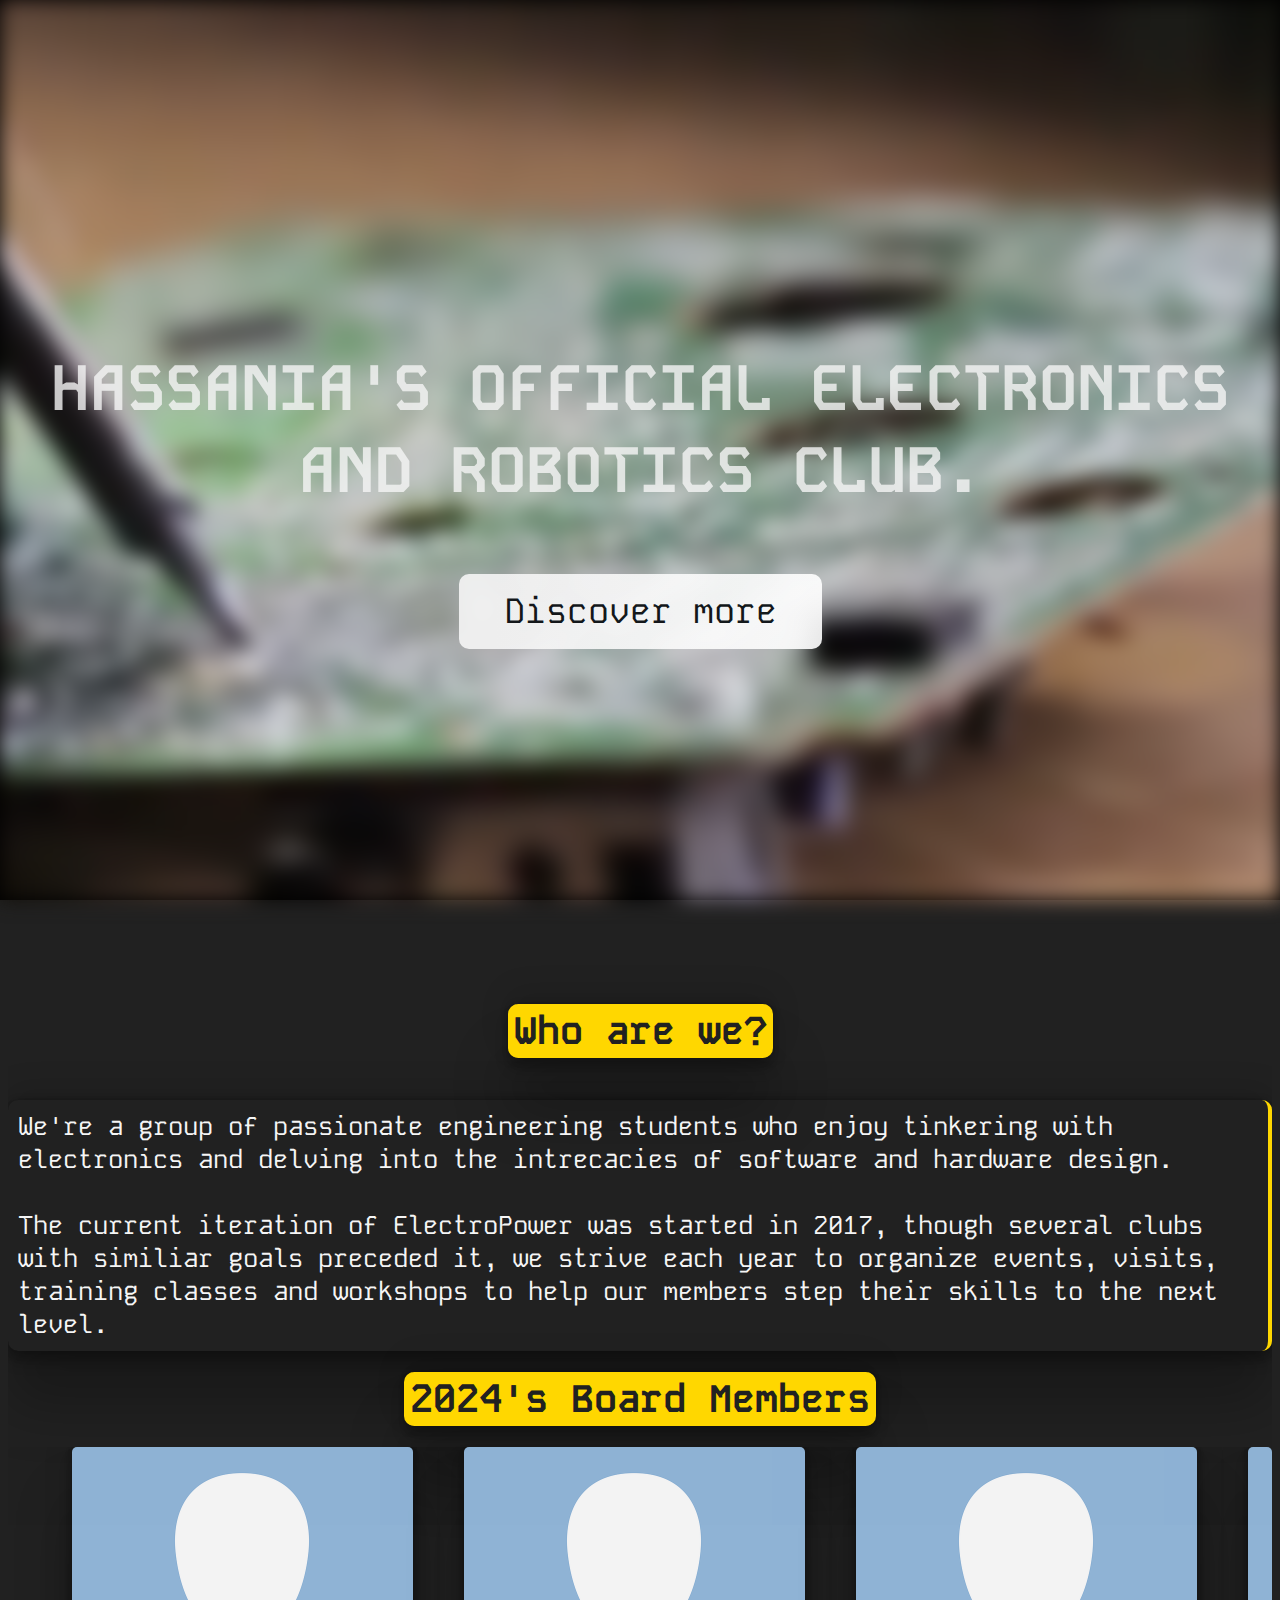
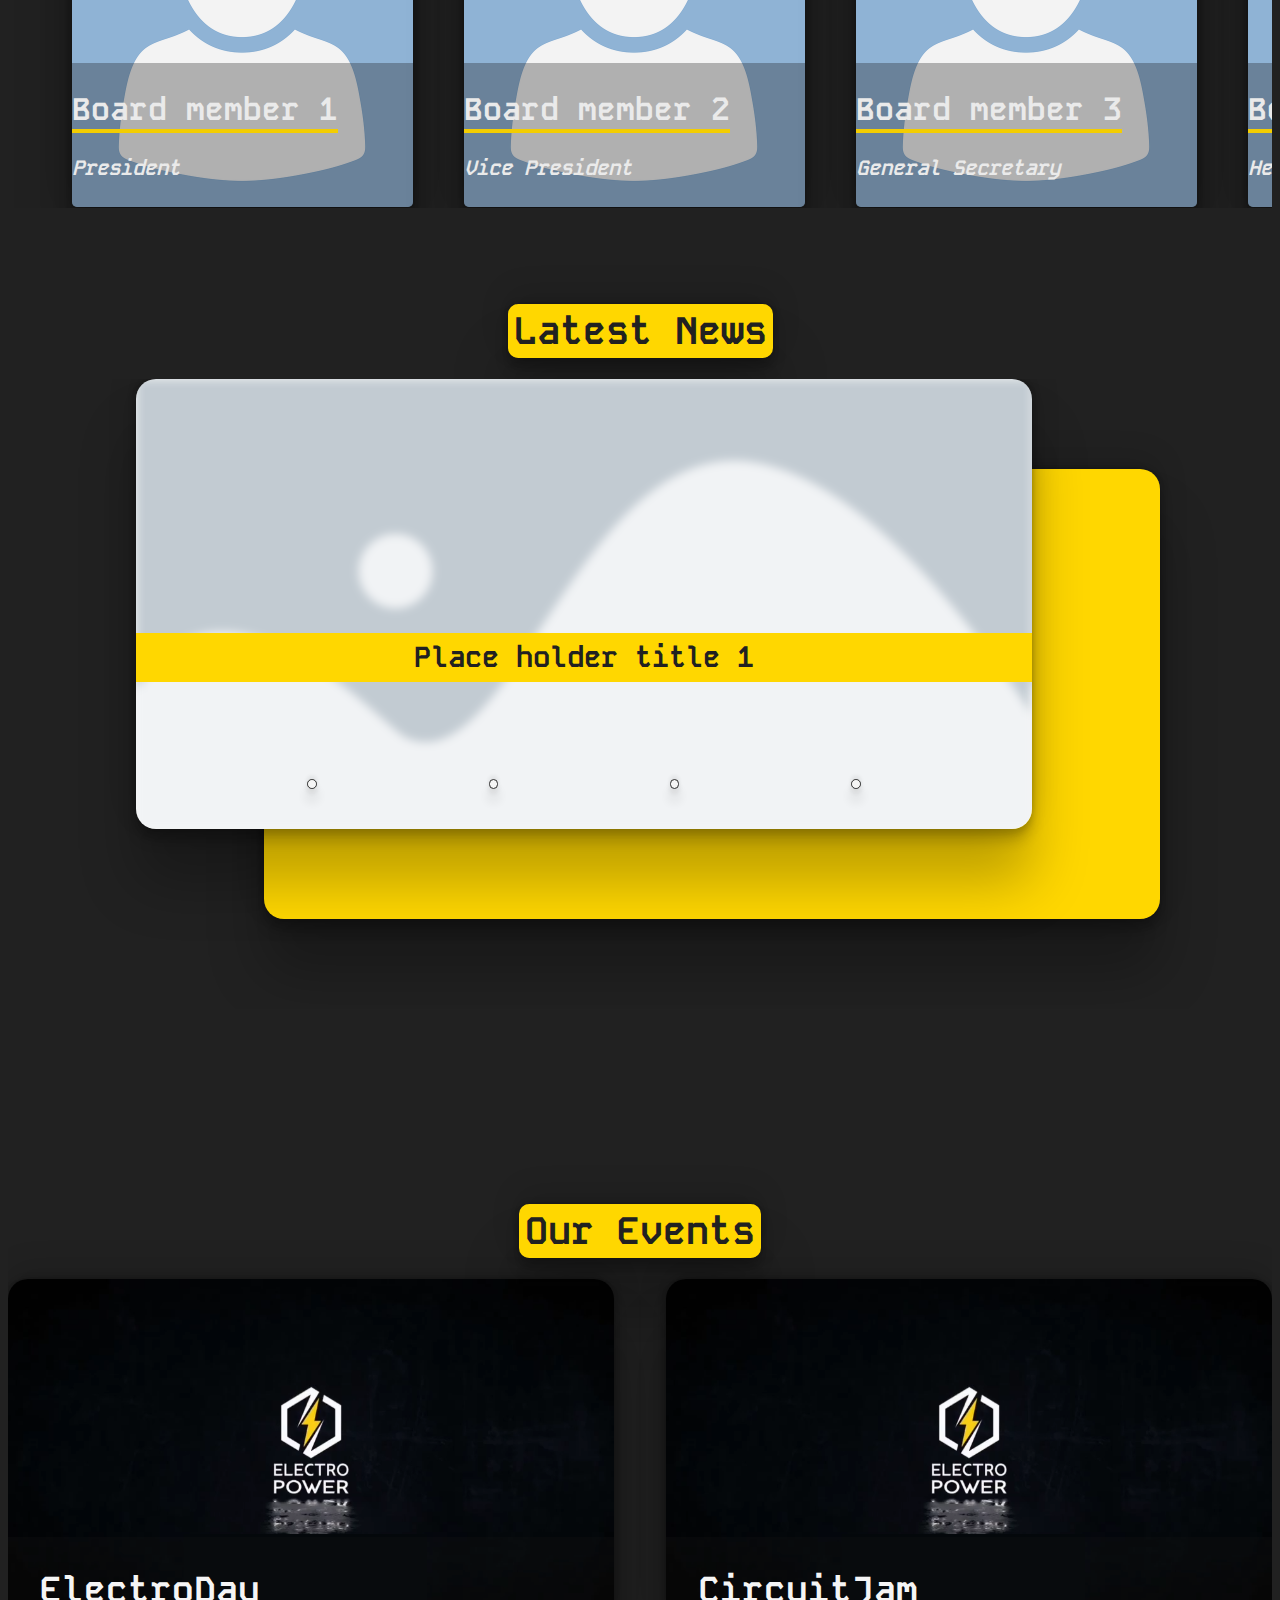
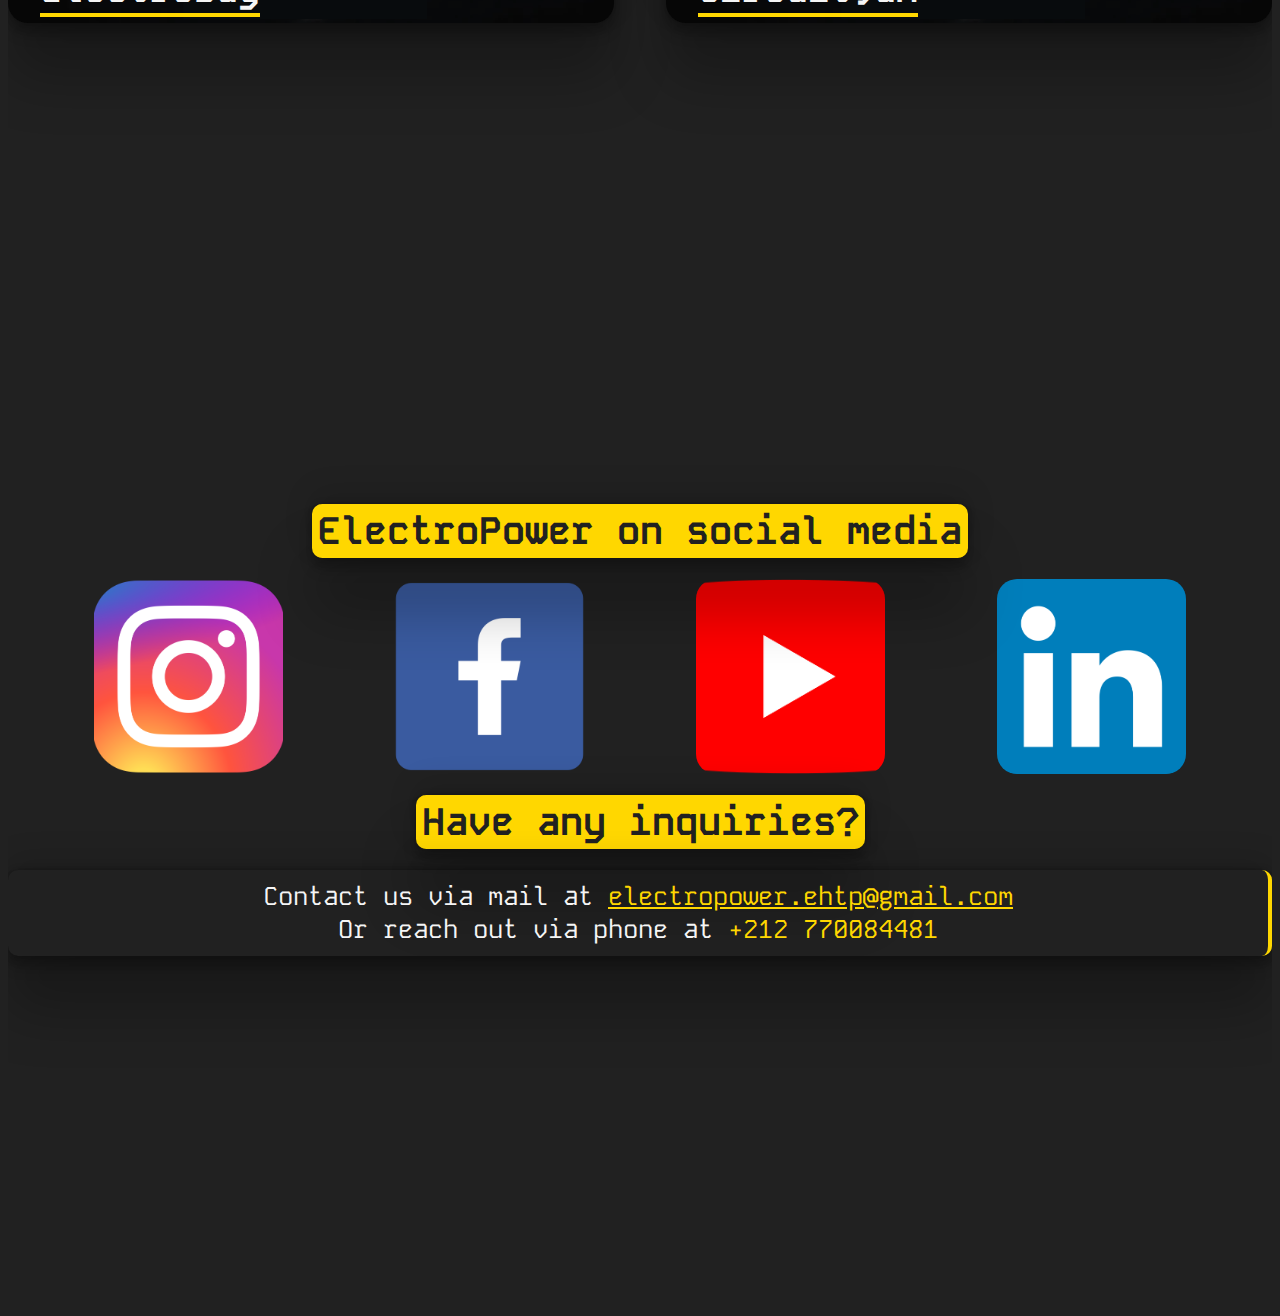
==== commit e8b9b652: "Added new placeholders and contact section" ====
--- a/index.html
+++ b/index.html
@@ -17,7 +17,7 @@
 				<a href=#news>News</a>
 				<a href=#events>Events</a>
 				<a href=#projects>Projects</a>
-				<a href=#projects>Contact us</a>
+				<a href=#contactus>Contact us</a>
 				<div class="theme-switcher-container"> 
 					<input type="checkbox" name="theme" id="theme-switcher"></input>
 					<label for="theme-switcher" id="theme-switcher-label"></label>
@@ -26,7 +26,7 @@
 		<div class="section" id="welcome">
 			
 			<div class="banner-video-container">
-				<video src="static/test.mp4" type="video/mp4" autoplay loop muted >
+				<video src="static/placeholder_banner.mp4" type="video/mp4" autoplay loop muted >
 			</div>
 		<div class="text-overlay">
 			<h2>
@@ -56,40 +56,103 @@
 				<div class="member-card-holder"> 
 					<div class="member-card">
 						<div class="profile-img">
-							<a href="https://www.youtube.com/watch?v=h8ynX6rIQj8"><img src="static/literally_me.jpg"/></a>
-						</div>
-						<div class="profile-caption">
-							<h2><a href="https://www.linkedin.com/in/abdellah-radad-6042b9256/">Abdellah Radad</a></h2>
+							<a target="_blank" href="https://www.linkedin.com"><img src="static/default_profile_img.png"/></a>
+						</div>
+						<div class="profile-caption">
+							<h2><a target="_blank" href="https://www.linkedin.com/">Board member 1</a></h2>
+							<b><em>President</em></b>
+						</div>
+					</div>  
+					<div class="member-card">
+						<div class="profile-img">
+							<a target="_blank" href="https://www.linkedin.com"><img src="static/default_profile_img.png"/></a>
+						</div>
+						<div class="profile-caption">
+							<h2><a target="_blank" href="https://www.linkedin.com/">Board member 2</a></h2>
+							<b><em>Vice President</em></b>
+						</div>
+					</div>  
+					<div class="member-card">
+						<div class="profile-img">
+							<a target="_blank" href="https://www.linkedin.com"><img src="static/default_profile_img.png"/></a>
+						</div>
+						<div class="profile-caption">
+							<h2><a target="_blank" href="https://www.linkedin.com/">Board member 3</a></h2>
+							<b><em>General Secretary</em></b>
+						</div>
+					</div> 
+					<div class="member-card">
+						<div class="profile-img">
+							<a target="_blank" href="https://www.linkedin.com"><img src="static/default_profile_img.png"/></a>
+						</div>
+						<div class="profile-caption">
+							<h2><a target="_blank" href="https://www.linkedin.com/">Board member 4</a></h2>
+							<b><em>Head of sponsoring</em></b>
+						</div>
+					</div>  
+					<div class="member-card">
+						<div class="profile-img">
+							<a target="_blank" href="https://www.linkedin.com"><img src="static/default_profile_img.png"/></a>
+						</div>
+						<div class="profile-caption">
+							<h2><a target="_blank" href="https://www.linkedin.com/">Board member 5</a></h2>
 							<b><em>Head of training</em></b>
 						</div>
-					</div> 
-					<div class="member-card">
-						<div class="profile-img">
-							<a href="https://www.youtube.com/watch?v=h8ynX6rIQj8"><img src="static/literally_me.jpg"/></a>
-						</div>
-						<div class="profile-caption">
-							<h2><a href="https://www.linkedin.com/in/abdellah-radad-6042b9256/">Abdellah Radad</a></h2>
-							<b><em>Head of training</em></b>
-						</div>
-					</div> 
-					<div class="member-card">
-						<div class="profile-img">
-							<a href="https://www.youtube.com/watch?v=h8ynX6rIQj8"><img src="static/literally_me.jpg"/></a>
-						</div>
-						<div class="profile-caption">
-							<h2><a href="https://www.linkedin.com/in/abdellah-radad-6042b9256/">Abdellah Radad</a></h2>
-							<b><em>Head of training</em></b>
-						</div>
-					</div> 
-					<div class="member-card">
-						<div class="profile-img">
-							<a href="https://www.youtube.com/watch?v=h8ynX6rIQj8"><img src="static/literally_me.jpg"/></a>
-						</div>
-						<div class="profile-caption">
-							<h2><a href="https://www.linkedin.com/in/abdellah-radad-6042b9256/">Abdellah Radad</a></h2>
-							<b><em>Head of training</em></b>
-						</div>
-					</div>
+					</div>  
+					<div class="member-card">
+						<div class="profile-img">
+							<a target="_blank" href="https://www.linkedin.com"><img src="static/default_profile_img.png"/></a>
+						</div>
+						<div class="profile-caption">
+							<h2><a target="_blank" href="https://www.linkedin.com/">Board member 6</a></h2>
+							<b><em>Head of projects and competitions</em></b>
+						</div>
+					</div>  
+					<div class="member-card">
+						<div class="profile-img">
+							<a target="_blank" href="https://www.linkedin.com"><img src="static/default_profile_img.png"/></a>
+						</div>
+						<div class="profile-caption">
+							<h2><a target="_blank" href="https://www.linkedin.com/">Board member 7</a></h2>
+							<b><em>Head of design</em></b>
+						</div>
+					</div>   
+					<div class="member-card">
+						<div class="profile-img">
+							<a target="_blank" href="https://www.linkedin.com"><img src="static/default_profile_img.png"/></a>
+						</div>
+						<div class="profile-caption">
+							<h2><a target="_blank" href="https://www.linkedin.com/">Board member 8</a></h2>
+							<b><em>Head of media</em></b>
+						</div>
+					</div>  
+					<div class="member-card">
+						<div class="profile-img">
+							<a target="_blank" href="https://www.linkedin.com"><img src="static/default_profile_img.png"/></a>
+						</div>
+						<div class="profile-caption">
+							<h2><a target="_blank" href="https://www.linkedin.com/">Board member 9</a></h2>
+							<b><em>Head of logistics</em></b>
+						</div>
+					</div>  
+					<div class="member-card">
+						<div class="profile-img">
+							<a target="_blank" href="https://www.linkedin.com"><img src="static/default_profile_img.png"/></a>
+						</div>
+						<div class="profile-caption">
+							<h2><a target="_blank" href="https://www.linkedin.com/">Board member 10</a></h2>
+							<b><em>Head of visits and workshops</em></b>
+						</div>
+					</div>  
+					<div class="member-card">
+						<div class="profile-img">
+							<a target="_blank" href="https://www.linkedin.com"><img src="static/default_profile_img.png"/></a>
+						</div>
+						<div class="profile-caption">
+							<h2><a target="_blank" href="https://www.linkedin.com/">Board member 11</a></h2>
+							<b><em>Head of conferences</em></b>
+						</div>
+					</div> `
 				</div>
 			
 		</div>
@@ -100,27 +163,27 @@
 				<div class="item background-item">E</div>
 				<div class="content-slide">
 					<div class="item img-container">
-						<a href="https://www.youtube.com/watch?v=wEBZ6zHY-h4">
-							<img id="news1" src="static/chiyo-dead.png" />
-							<h2 class="img-caption">Leaked footage seals the deal on Chiyo chan's murder case</h2>
-						</a>
-					</div>
-					<div class="item img-container">
-						<a href="https://www.youtube.com/watch?v=nb7ymOSDB3Y">
-							<img id="news2" src="static/neco-neco-arc.gif" />
-							<h2 class="img-caption">War criminal wanted in 20 countries goes viral after hitting the "gangnam style"</h2>
-						</a>
-					</div>
-					<div class="item img-container">
-						<a href="https://www.youtube.com/shorts/mV_r2ud_RTQ">
-							<img id="news3" src="static/kleiner_mewing.png" />
-							<h2 class="img-caption">Dr. Kleiner shows shocking mewing transformation</h2>
-						</a>
-					</div>
-					<div class="item img-container">
-						<a href="https://www.youtube.com/watch?v=XxPdiaEjR5U">
-							<img id="news4" src="static/jinx_the_cat.jpg" />
-							<h2 class="img-caption">[Shocking!] Cat's performance of  billy jean left locals in awe</h2>
+						<a target="_blank" href="https://www.instagram.com/">
+							<img id="news1" src="static/news-place-holder.webp" />
+							<h2 class="img-caption">Place holder title 1 </h2>
+						</a>
+					</div>
+					<div class="item img-container">
+						<a target="_blank" href="https://www.instagram.com/">
+							<img id="news2" src="static/news-place-holder.webp" />
+							<h2 class="img-caption">Place holder title 2 </h2>
+						</a>
+					</div>
+					<div class="item img-container">
+						<a target="_blank" href="https://www.instagram.com/">
+							<img id="news3" src="static/news-place-holder.webp" />
+							<h2 class="img-caption">Place holder title 3 </h2>
+						</a>
+					</div>
+					<div class="item img-container">
+						<a target="_blank" href="https://www.instagram.com/">
+							<img id="news4" src="static/news-place-holder.webp" />
+							<h2 class="img-caption">Place holder title 4 </h2>
 						</a>
 					</div>
 				</div>
@@ -159,5 +222,40 @@
 				</div>
 			</div>	
 		</div>
+
+		<div class="section" id="contactus">
+			<div class="section-header"><h2>ElectroPower on social media</h2></div>
+			<br/>
+			<div class="social-media-box">
+				<div class="social-media-item">
+					<a target="_blank" href="https://www.instagram.com/ehtp_electropower/">
+						<img src="static/instagram.webp">
+					</a>
+				</div>
+				<div class="social-media-item">
+					<a target="_blank" href="https://www.facebook.com/clubelectropower">
+						<img src="static/facebook.png">
+					</a>
+				</div>
+				<div class="social-media-item">
+					<a target="_blank" href="https://www.youtube.com">
+						<img src="static/youtube.png">
+					</a>
+				</div>
+				<div class="social-media-item">
+					<a target="_blank" href="https://www.linkedin.com/company/ehtp-electro-power/">
+						<img src="static/linkedin.webp">
+					</a>
+				</div>
+			</div>
+			<br/>
+			<div class="section-header"><h2>Have any inquiries?</h2></div>
+			<br/>
+			<div class="text-card" style="text-align:center">
+				Contact us via mail at <a href="mailto:electropower.ehtp@gmail.com">electropower.ehtp@gmail.com</a>
+				<br/>
+				Or reach out via phone at <a>+212 770084481</a>
+			</div>
+		</div>
 	</body>
 </html>
--- a/style.css
+++ b/style.css
@@ -342,7 +342,7 @@
 	width:100%;
 	object-fit:cover;
 }
-/* News slider */
+/* Content slider */
 .slide-container
 {
 	position:relative;
@@ -415,12 +415,12 @@
 }
 .slide-container .selection-box a
 {
-	border-width:0.5dvh;
+	border-width:0.2dvh;
 	border-style:solid;
-	width:0.5vw;
+	width:0.6vw;
 	aspect-ratio:1/1;
 	border-radius:50%;
-	border-color:whitesmoke;
+	border-color:var(--body-background-color);
 	background-color:whitesmoke;
 	box-shadow: rgba(0, 0, 0, 0.25) 0px 54px 55px, rgba(0, 0, 0, 0.12) 0px -12px 30px, rgba(0, 0, 0, 0.12) 0px 4px 6px, rgba(0, 0, 0, 0.17) 0px 12px 13px, rgba(0, 0, 0, 0.09) 0px -3px 5px;
 }
@@ -465,6 +465,26 @@
 	border-color:gold;
 	color:whitesmoke;
 }
+/* Social media box*/
+.social-media-box
+{
+	display:flex;
+	justify-content:space-evenly;
+	gap:2vw;
+}
+.social-media-box .social-media-item
+{
+	flex: 0 1 15%;
+	border-radius:20px;
+	overflow:hidden;
+} 
+.social-media-item img
+{
+	height:100%;
+	width:100%;
+	object-fit:cover;
+}
+
 /* root actions */
 :root:has(input[type="checkbox"]#theme-switcher:checked)
 {
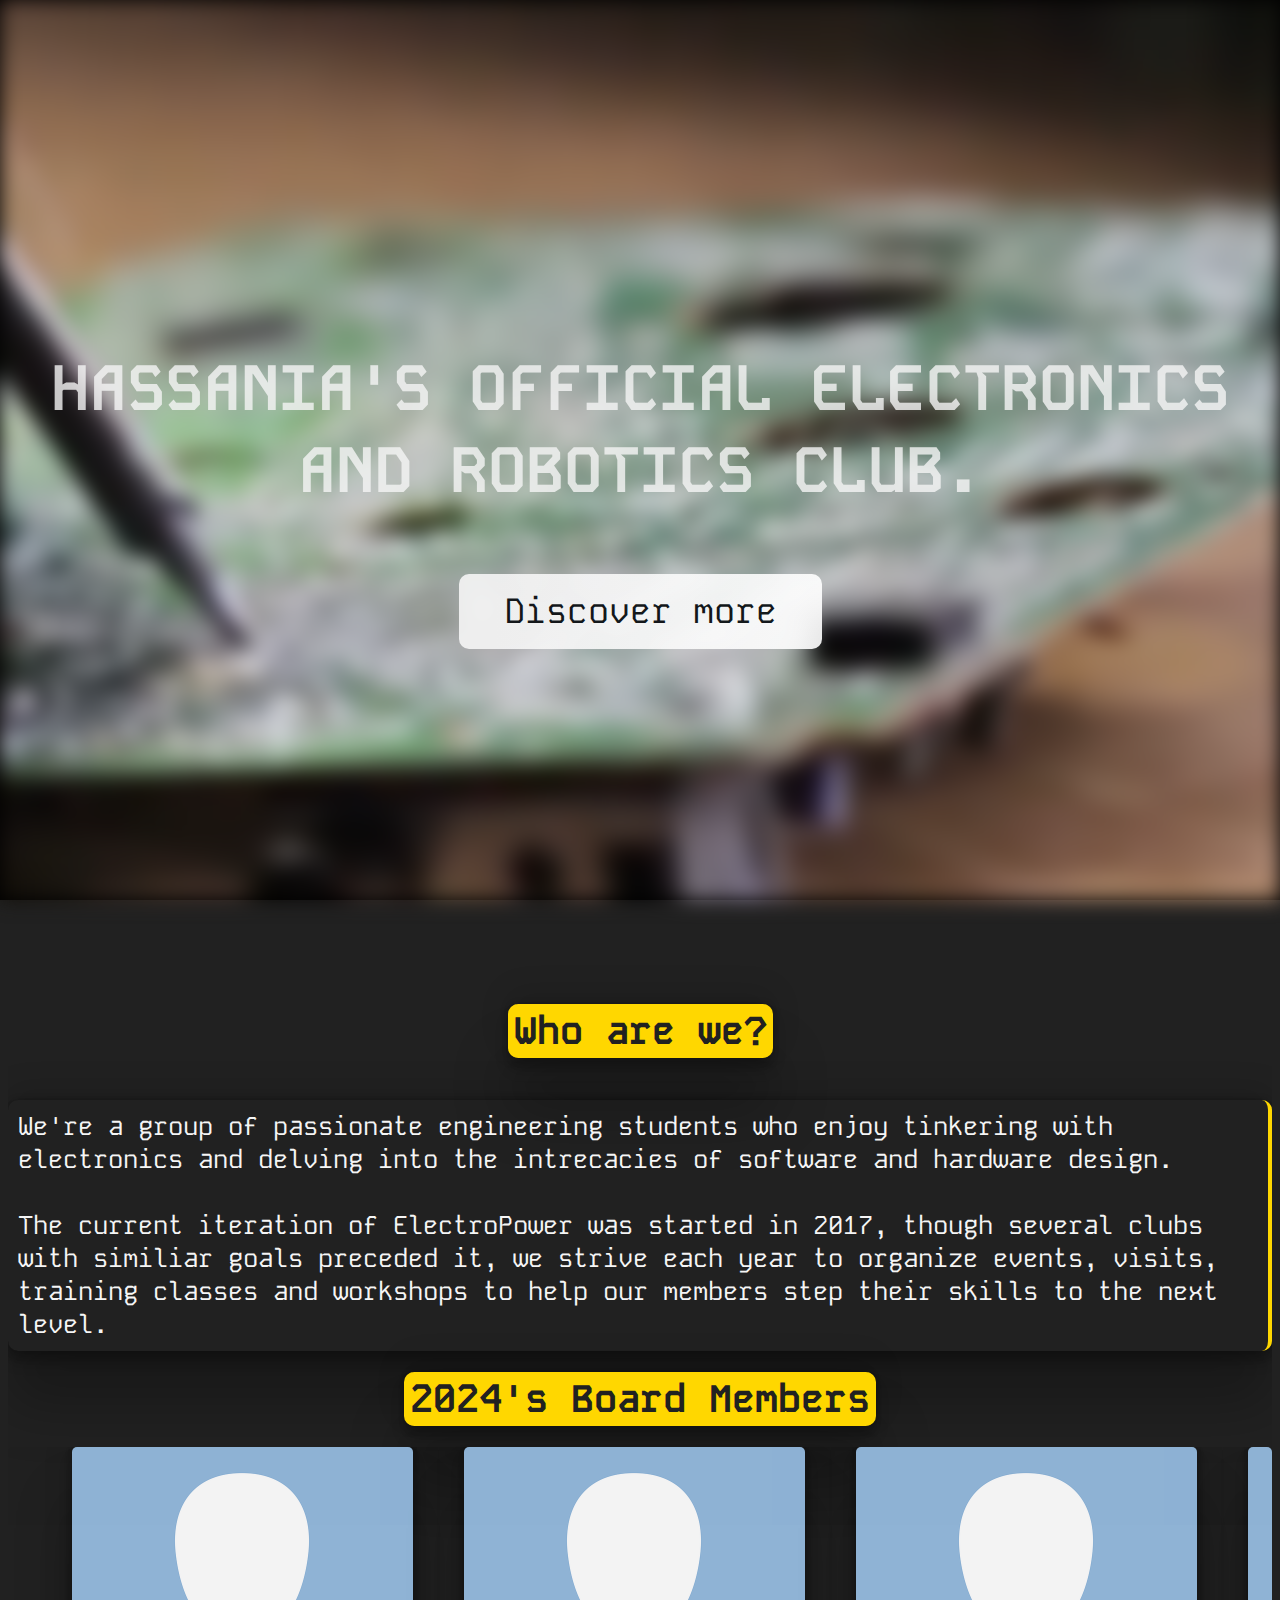
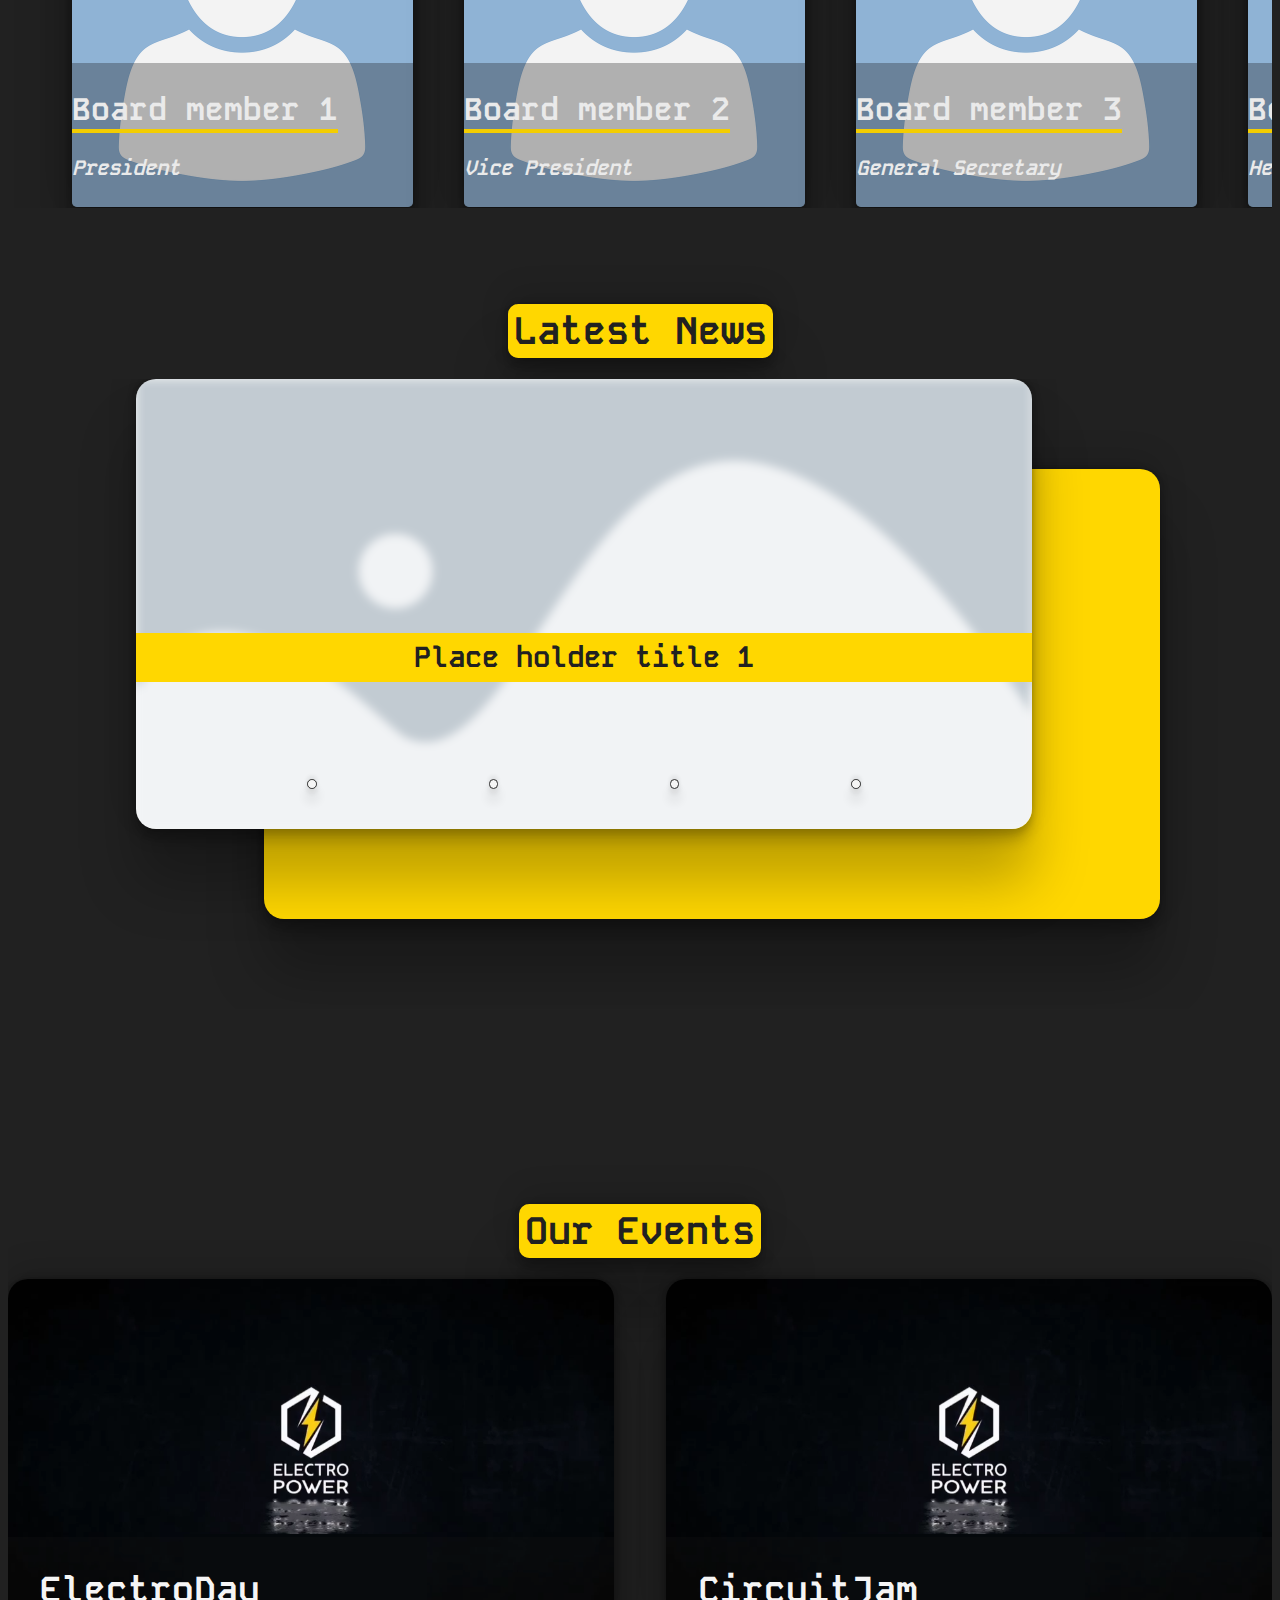
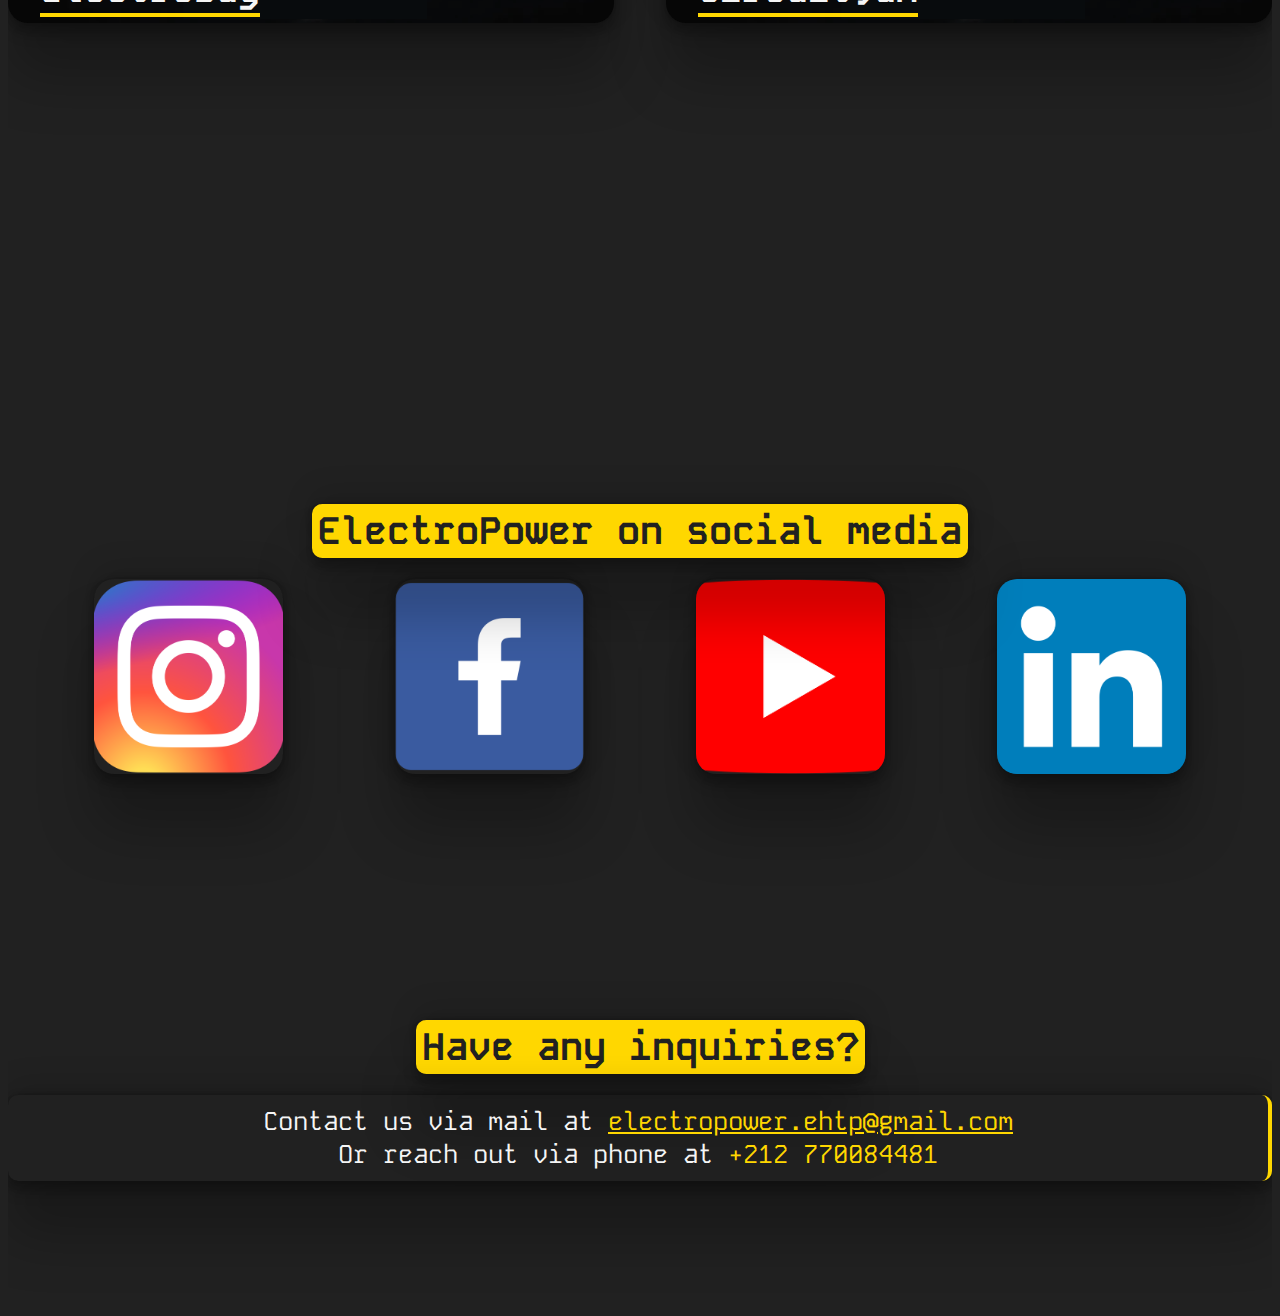
==== commit 9cff86ad: "Moved contact section" ====
--- a/index.html
+++ b/index.html
@@ -249,9 +249,9 @@
 				</div>
 			</div>
 			<br/>
-			<div class="section-header"><h2>Have any inquiries?</h2></div>
-			<br/>
-			<div class="text-card" style="text-align:center">
+			<div class="section-header" style="position:relative;top:25%;"><h2>Have any inquiries?</h2></div>
+			<br/>
+			<div class="text-card" style="text-align:center;top:25%">
 				Contact us via mail at <a href="mailto:electropower.ehtp@gmail.com">electropower.ehtp@gmail.com</a>
 				<br/>
 				Or reach out via phone at <a>+212 770084481</a>
--- a/style.css
+++ b/style.css
@@ -475,6 +475,7 @@
 .social-media-box .social-media-item
 {
 	flex: 0 1 15%;
+	box-shadow:var(--body-shadow); 
 	border-radius:20px;
 	overflow:hidden;
 } 
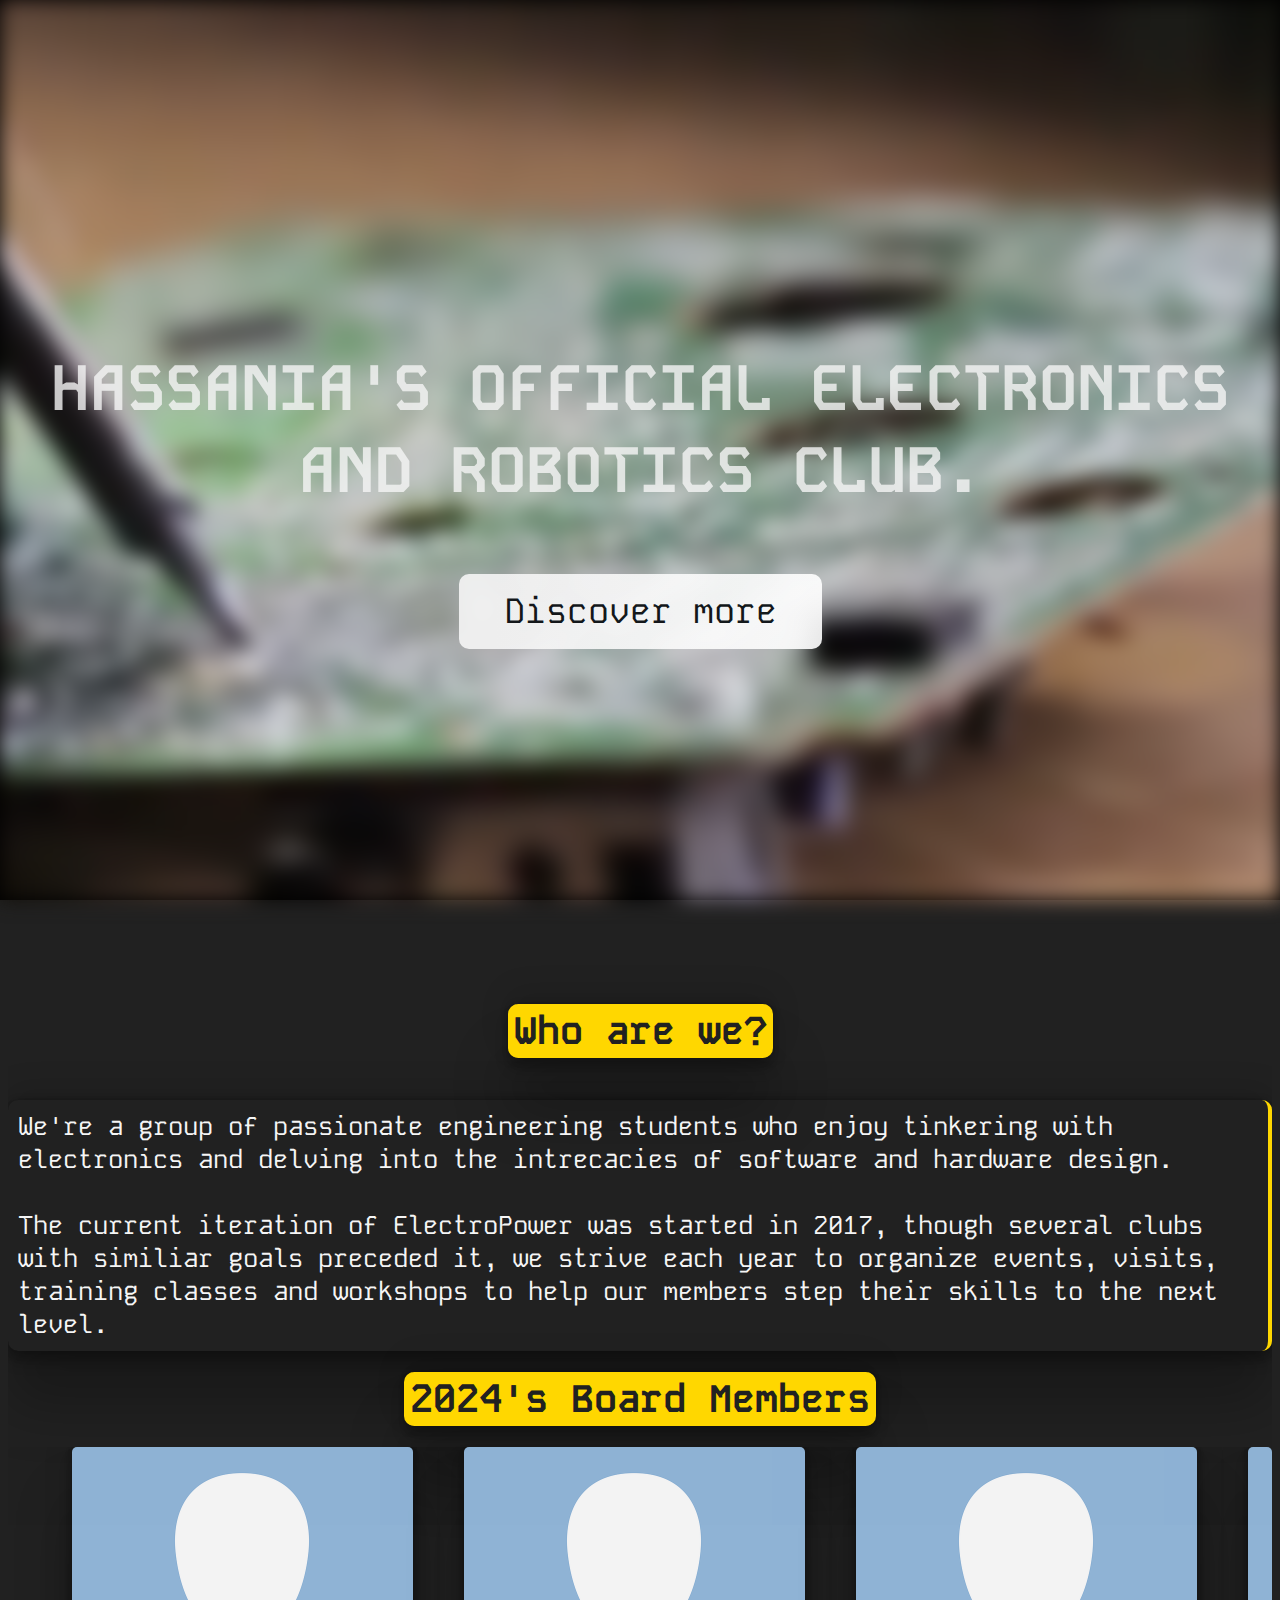
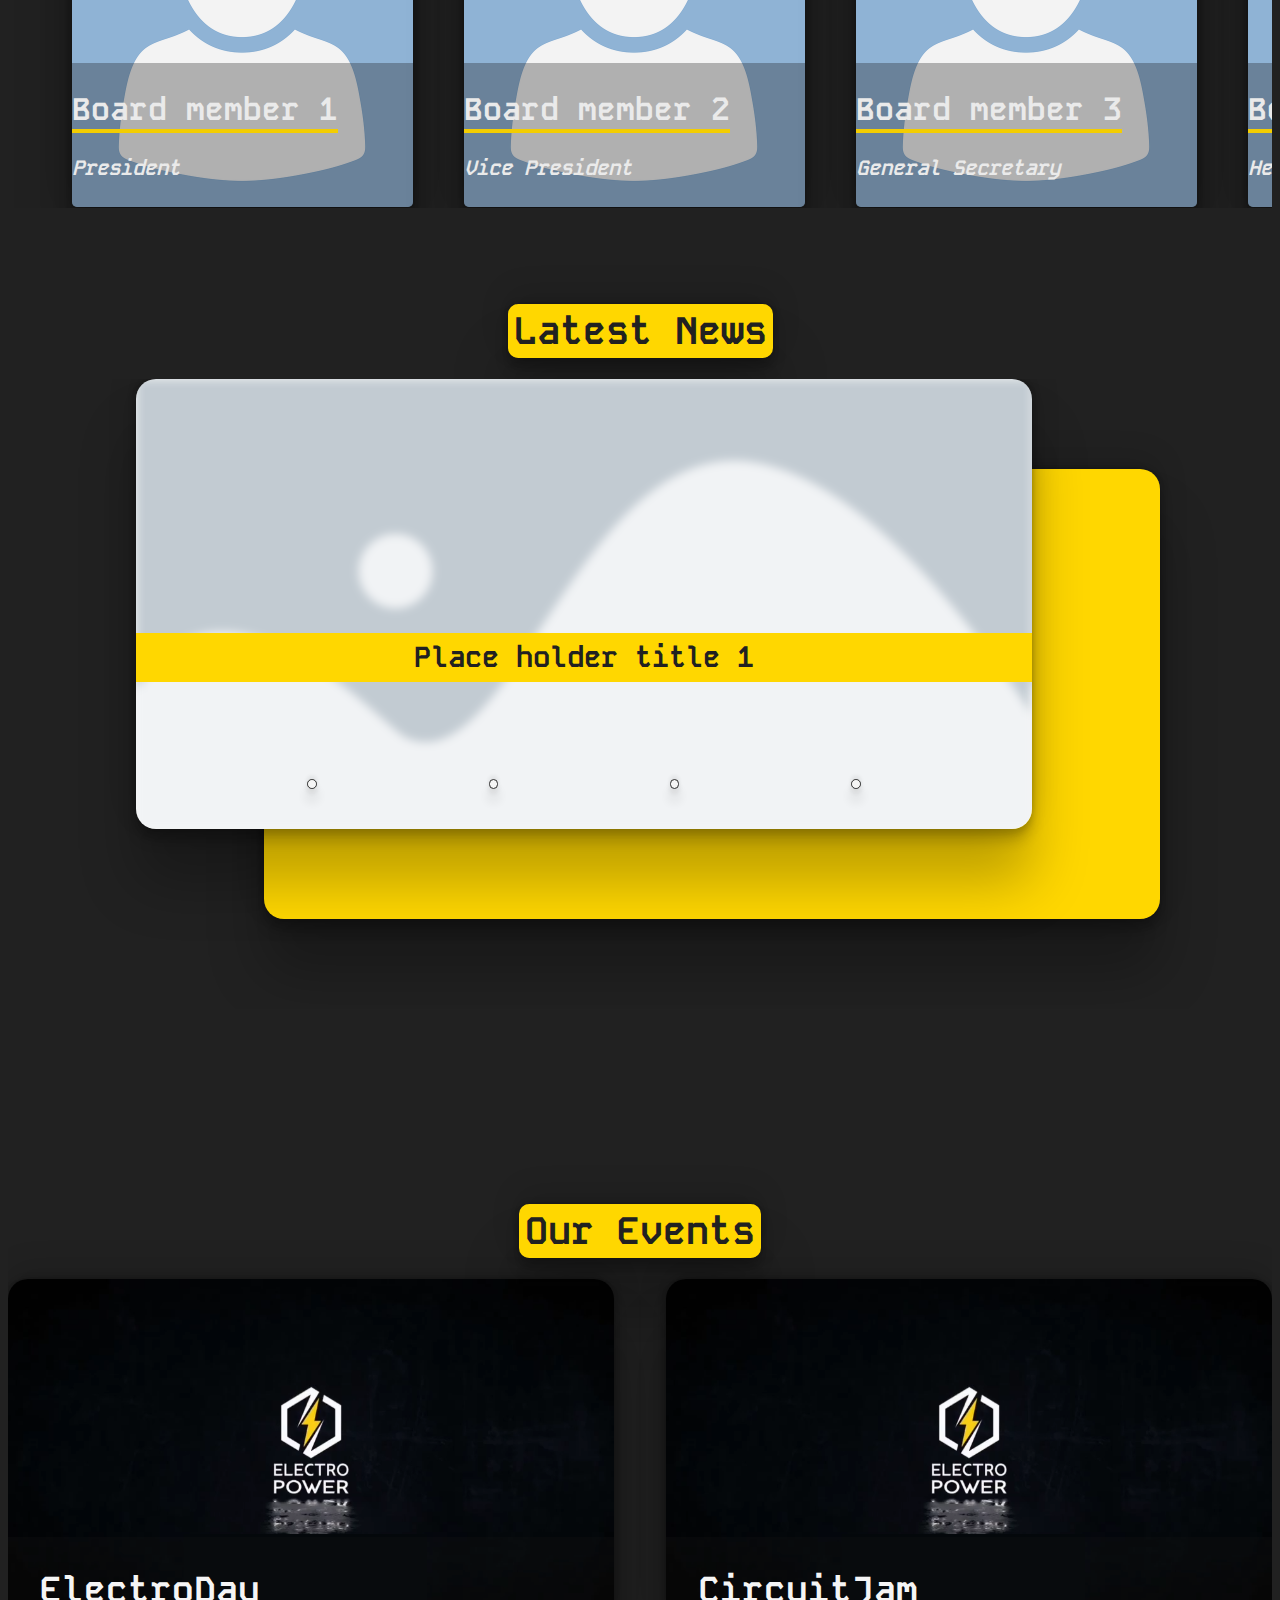
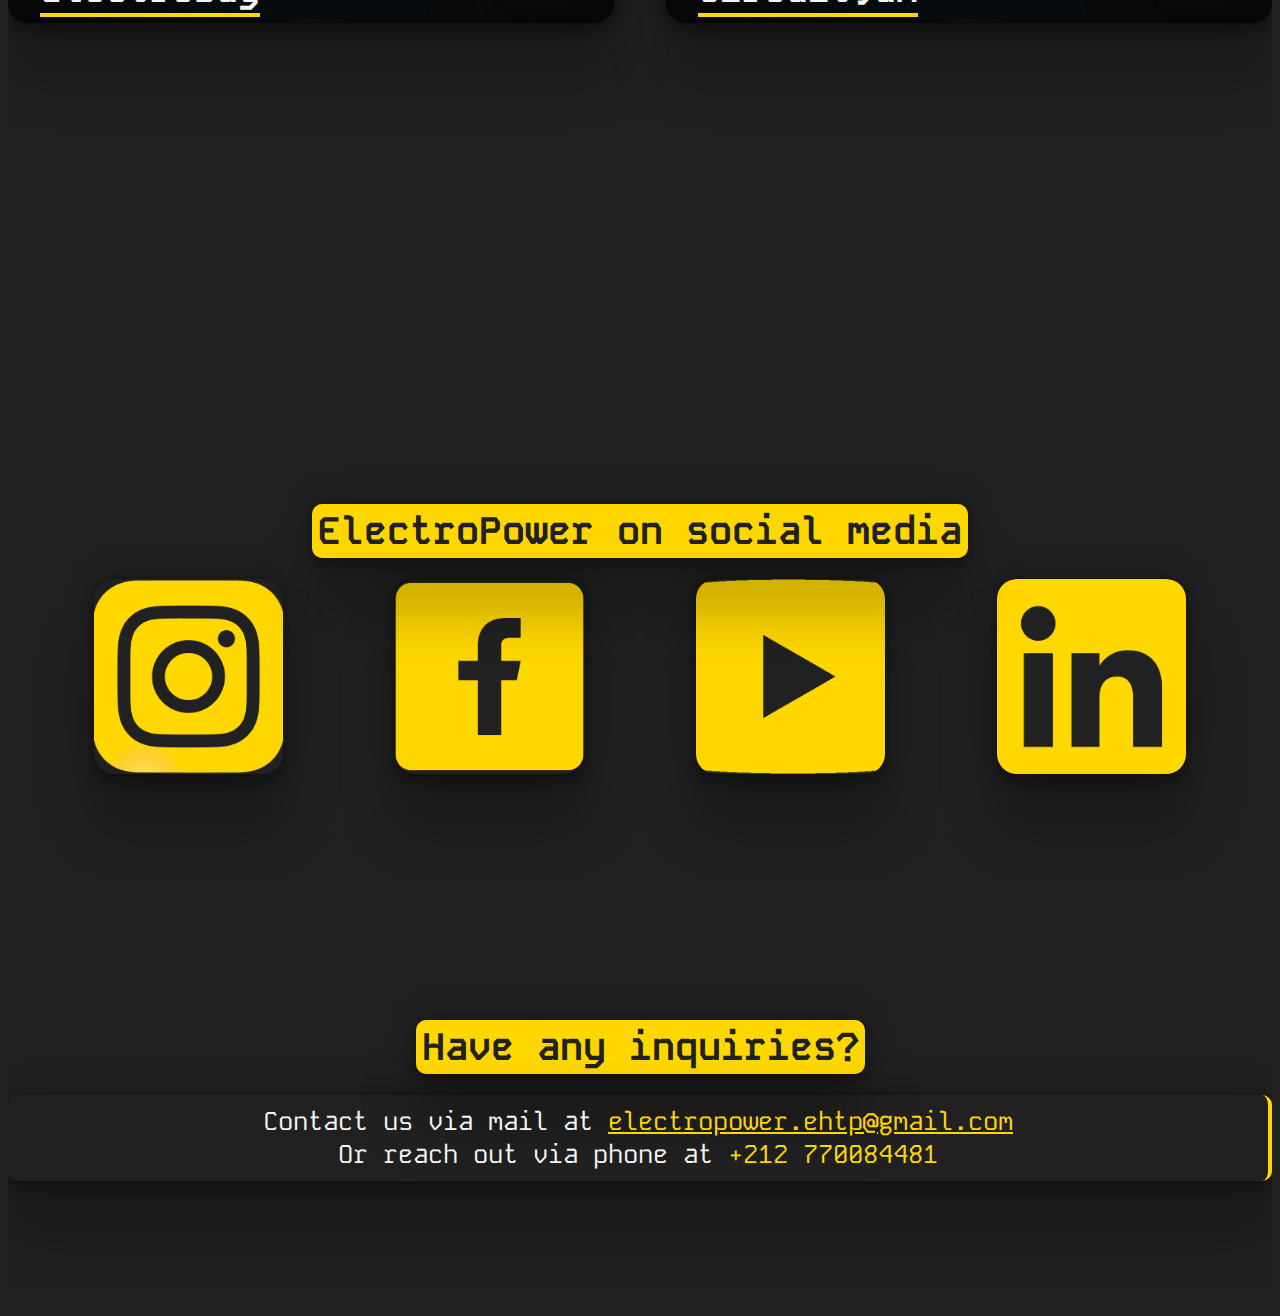
==== commit c1ba01ee: "Added favicon" ====
--- a/index.html
+++ b/index.html
@@ -9,6 +9,7 @@
 		<link rel="preconnect" href="https://fonts.googleapis.com">
 		<link rel="preconnect" href="https://fonts.gstatic.com" crossorigin>
 		<link href="https://fonts.googleapis.com/css2?family=Kode+Mono:wght@400..700&family=Montserrat:ital,wght@0,100..900;1,100..900&display=swap" rel="stylesheet">
+		<link rel="icon" type="image/x-icon" href="/static/favicon.ico">
         </head>
 
 	<body>
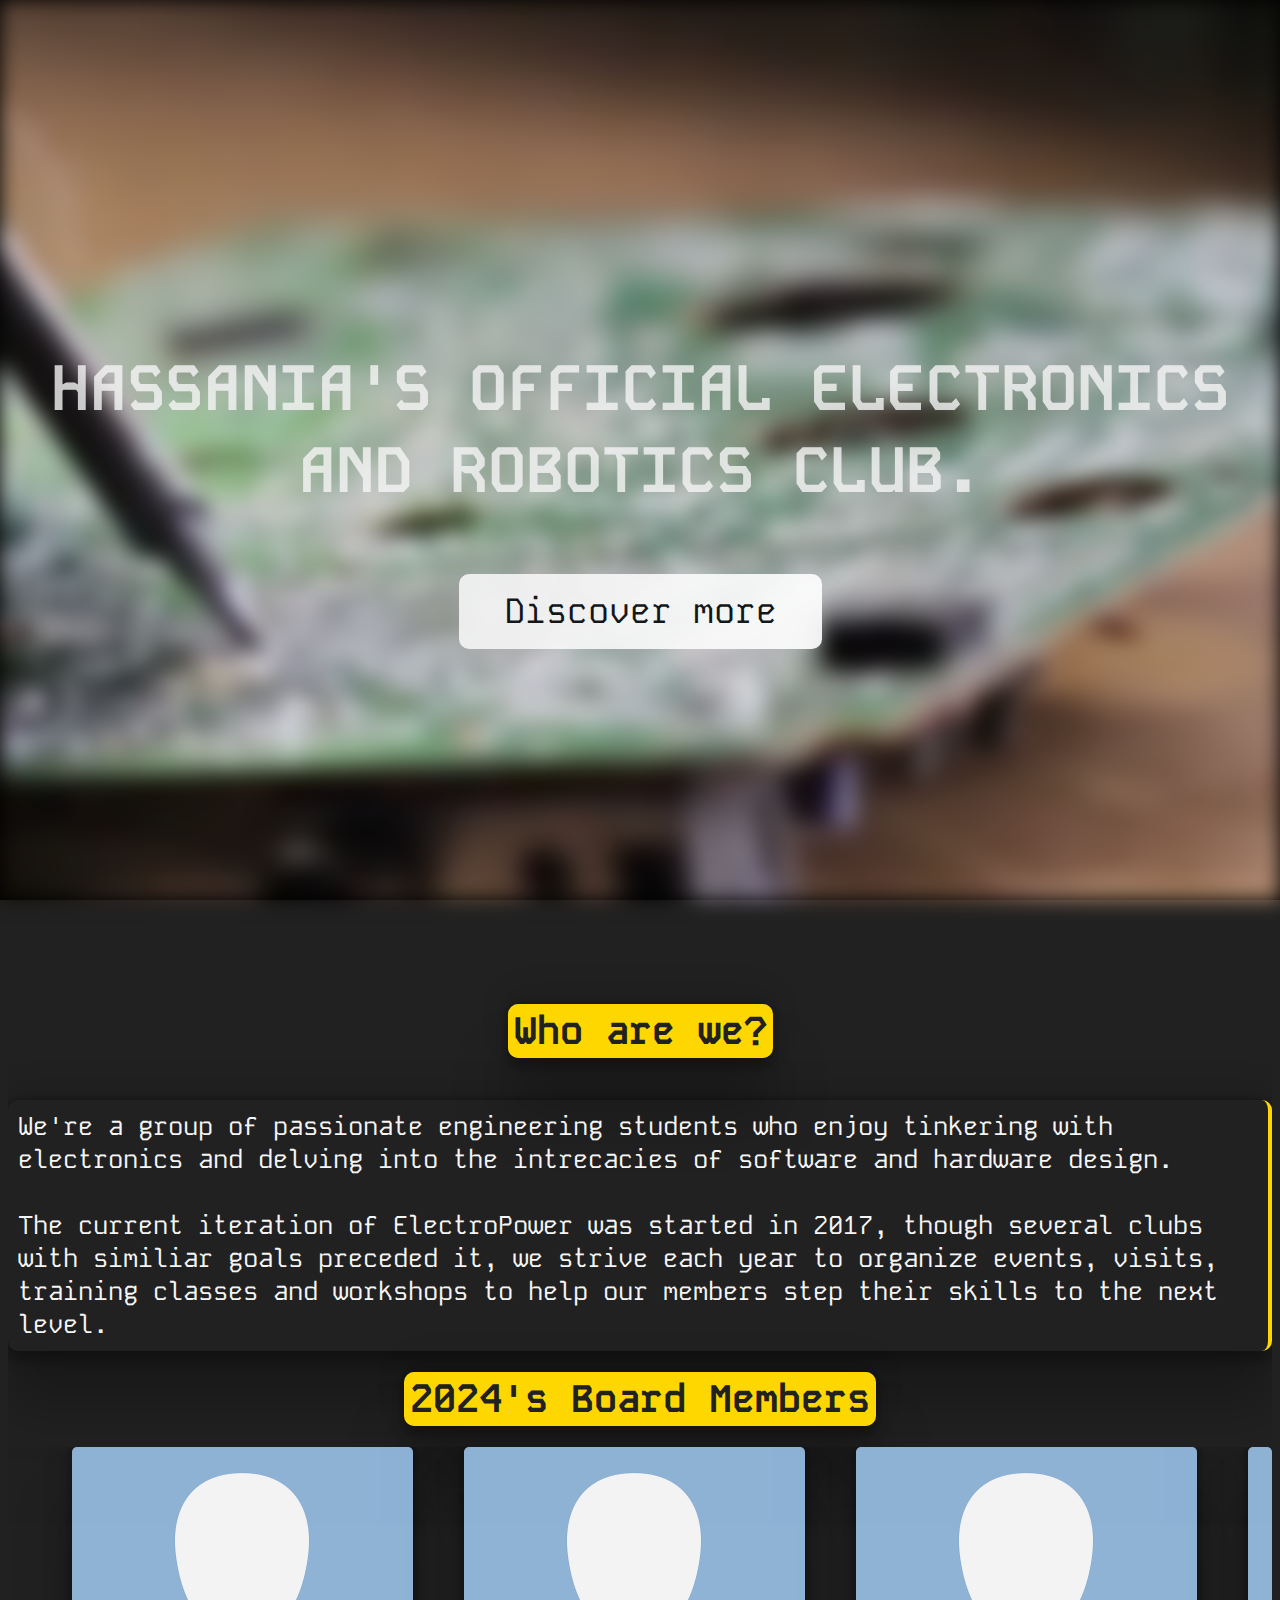
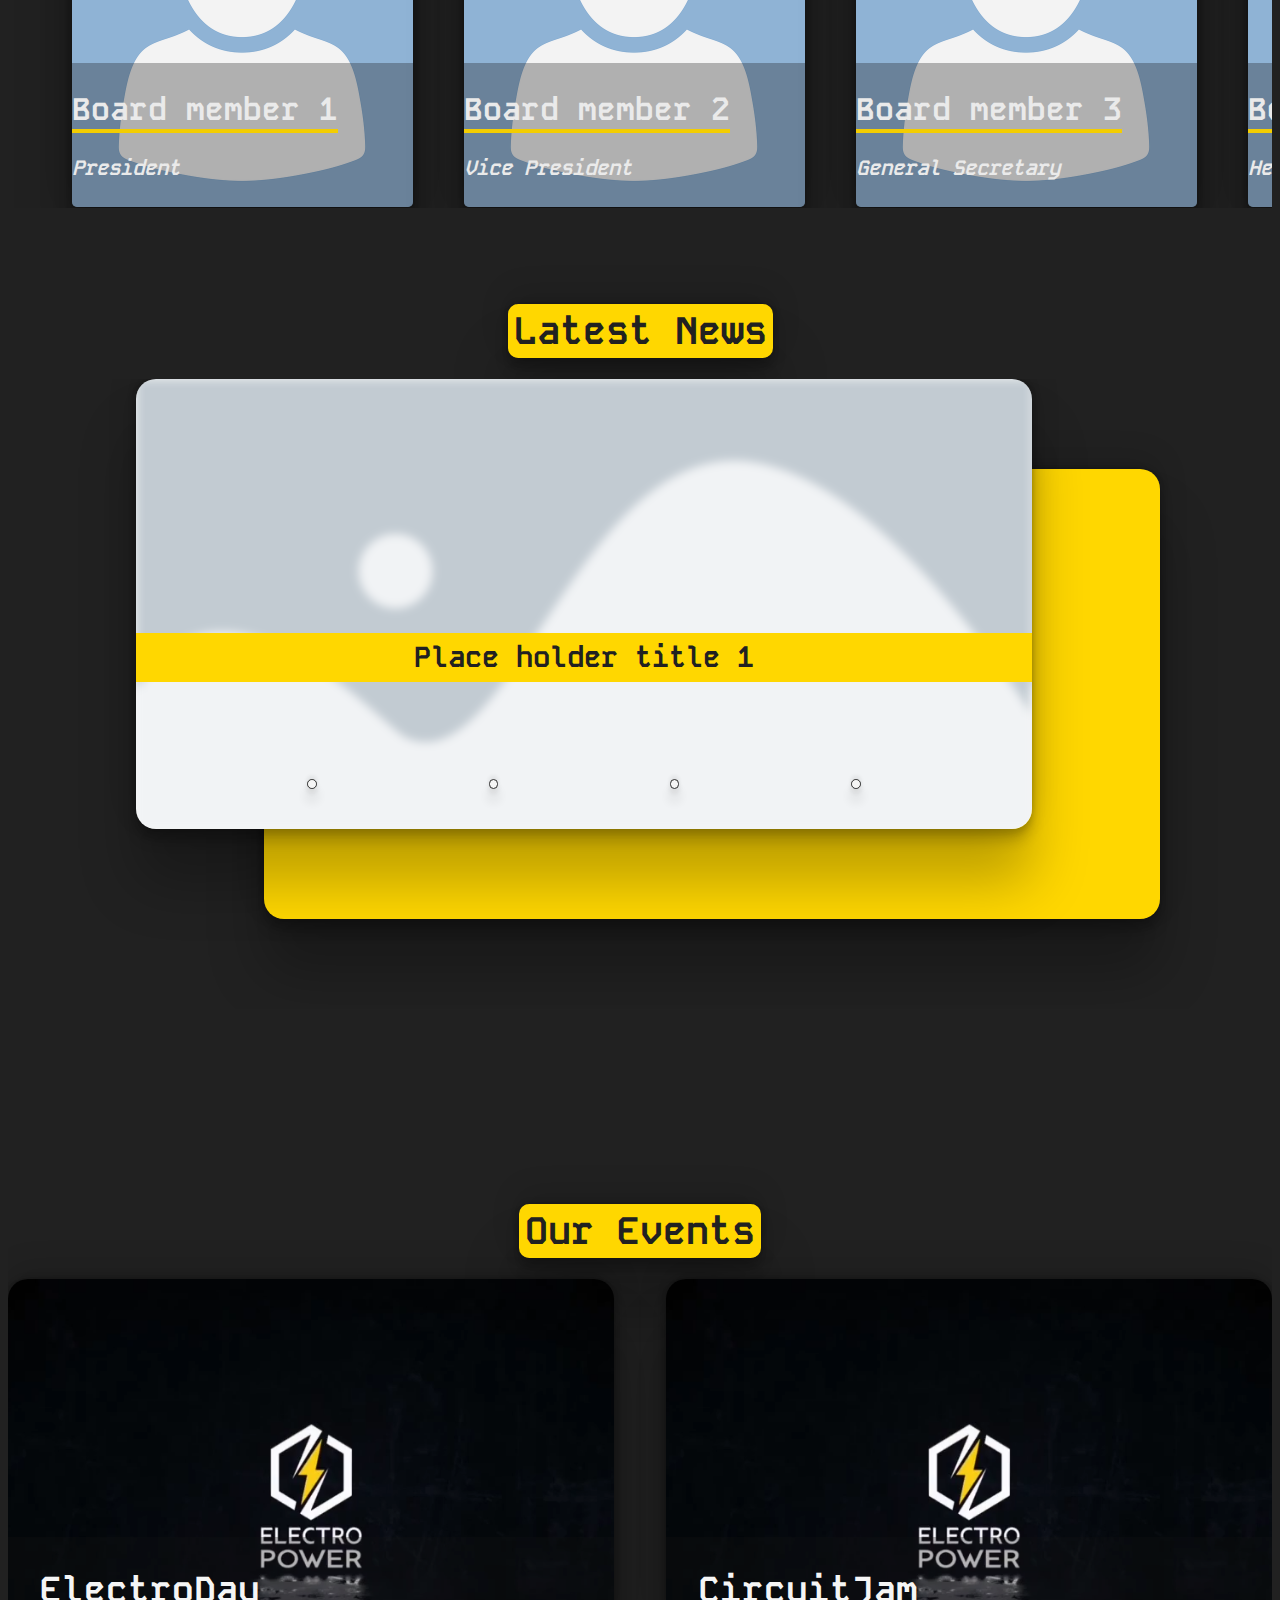
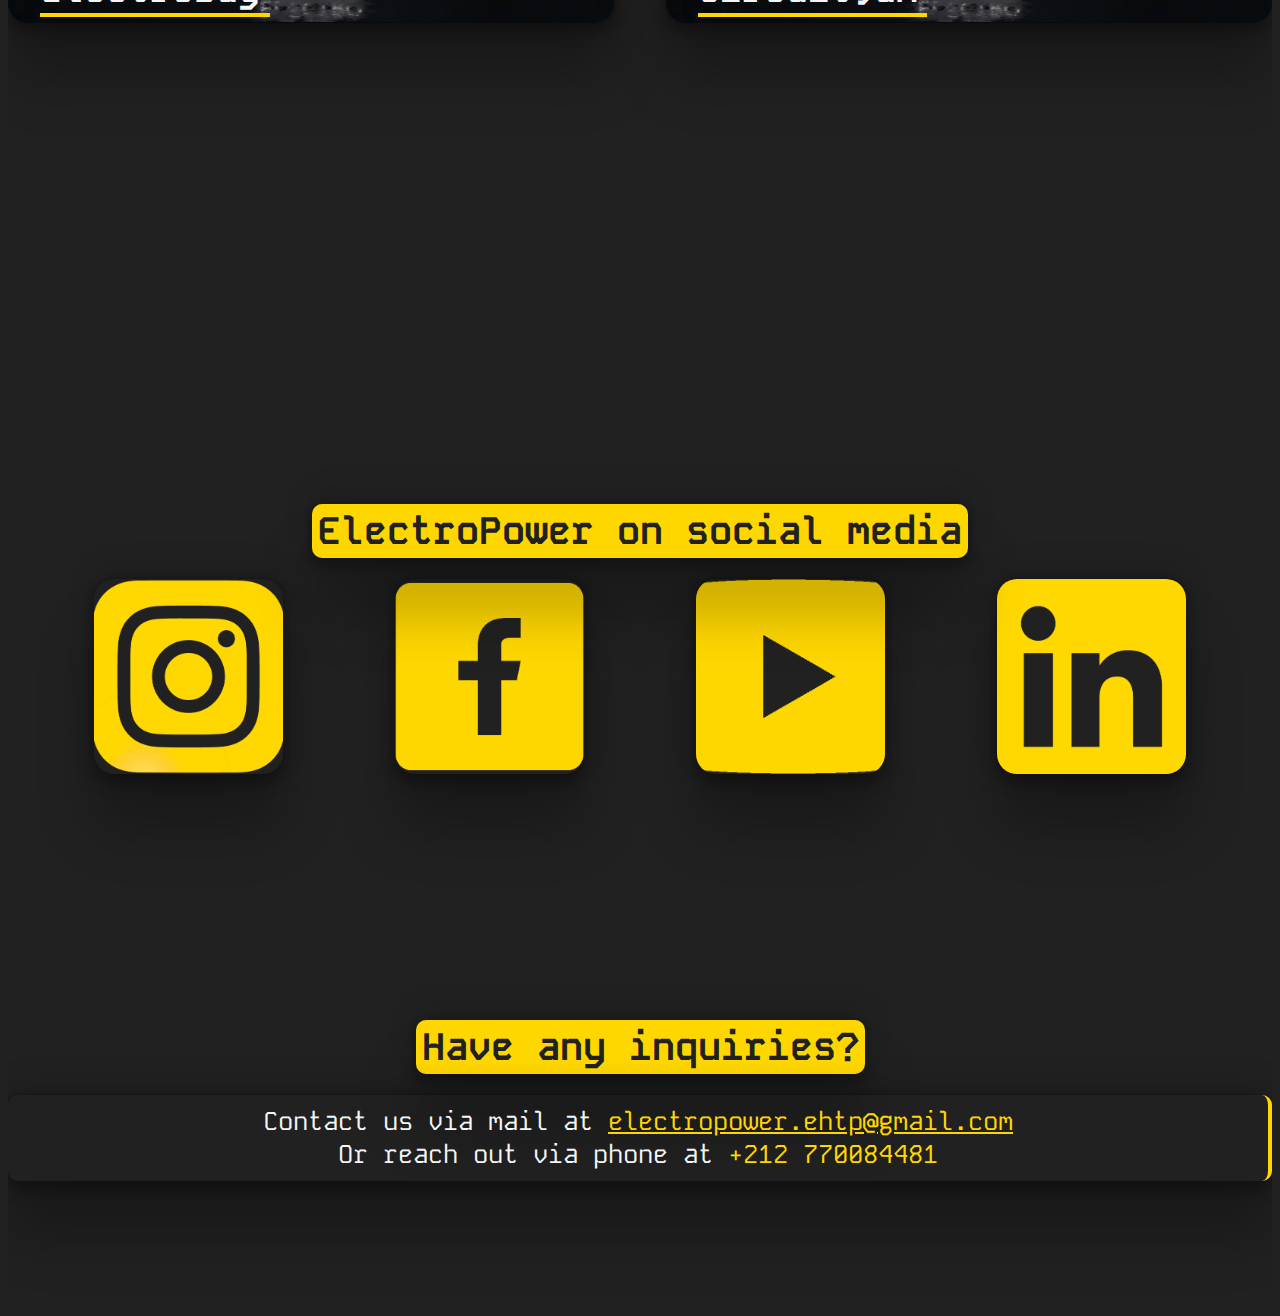
==== commit 1cfa1523: "Reworked event cards" ====
--- a/index.html
+++ b/index.html
@@ -202,23 +202,25 @@
 			<div class="event-card-holder">
 				<div class="event-card">
 					<img src="static/banner.png"/>
-					<div class="event-card-caption">
+					<div class="event-card-title">
 						<h2>
-							<a href="#test" >
 								ElectroDay
-							</a>
 						</h2>
+					</div>
+					<div class="event-card-extra">
+						<a href="#test"><h2>Discover more</h2></a>
 					</div>
 				</div>
 
 				<div class="event-card">
 					<img src="static/banner.png"/>
-					<div class="event-card-caption">
+					<div class="event-card-title">
 						<h2>
-							<a href="#test" >
 								CircuitJam
-							</a>
 						</h2>
+					</div>
+					<div class="event-card-extra">
+						<a href="#test"><h2>Discover more</h2></a>
 					</div>
 				</div>
 			</div>	
--- a/style.css
+++ b/style.css
@@ -435,35 +435,59 @@
 {
 	display:grid;
 	grid-template-columns:repeat(4,25%);
-	grid-template-rows:repeat(4,25%);
+	grid-template-rows:repeat(4,20%);
 	border-radius:20px;
 	overflow:hidden;
 	box-shadow: rgba(0, 0, 0, 0.25) 0px 54px 55px, rgba(0, 0, 0, 0.12) 0px -12px 30px, rgba(0, 0, 0, 0.12) 0px 4px 6px, rgba(0, 0, 0, 0.17) 0px 12px 13px, rgba(0, 0, 0, 0.09) 0px -3px 5px;
+	transition: 1s;
 }
 .event-card img
 {
-	z-index:1;
-	grid-area:1/1/5/5;
+	z-index:0;
+	grid-area:1/1/6/5;
 	width:100%;
 	height:100%;
 	object-fit:cover;
 }
-.event-card .event-card-caption
+.event-card .event-card-title
 {
 	padding-left:2rem;
 	font-size:1.5rem;
 	z-index:2;
 	grid-area:4/1/5/5;
 	background-color:rgba(21,21,21,0.3);
-}
-.event-card-caption h2 a
-{
-	text-align:center;
+	transition:width 1s ease-in-out;
+}
+.event-card-title h2 
+{
 	text-decoration:none;
 	border-style:solid;
 	border-width:0px 0px 4px 0px;
 	border-color:gold;
 	color:whitesmoke;
+	transition:width 1s ease-in-out;
+}
+.event-card .event-card-extra
+{
+	z-index:1;
+	font-size:0.9rem;
+	grid-area:5/4/6/5;
+	padding-top:10px;
+}
+.event-card .event-card-extra a
+{
+	text-decoration:none;
+}
+.event-card .event-card-extra  a h2
+{
+	border-radius:20px;
+	position:relative;
+	bottom:0;
+	text-decoration:none;
+	padding:10px;
+    	background-image: linear-gradient(to right,goldenrod  0%, gold  50%);
+	width:fit-content;
+	color:var(--body-background-color);
 }
 /* Social media box*/
 .social-media-box
@@ -492,6 +516,24 @@
 	--selected-theme:"Light";
 	--body-background-color:slateblue;
 }
+@media(hover)
+{
+	.event-card .event-card-title  h2
+	{
+		width:var(--line-width);
+		transition:width 1s ease-in-out;
+	}
+	.event-card-holder .event-card 
+	{
+		--line-width:40%;
+		grid-template-rows:repeat(4,25%);
+	}
+	.event-card:hover
+	{
+		--line-width:100%;
+		grid-template-rows:repeat(4,20%);
+	}	
+}
 @media (max-width:1024px)
 {
 	.member-card
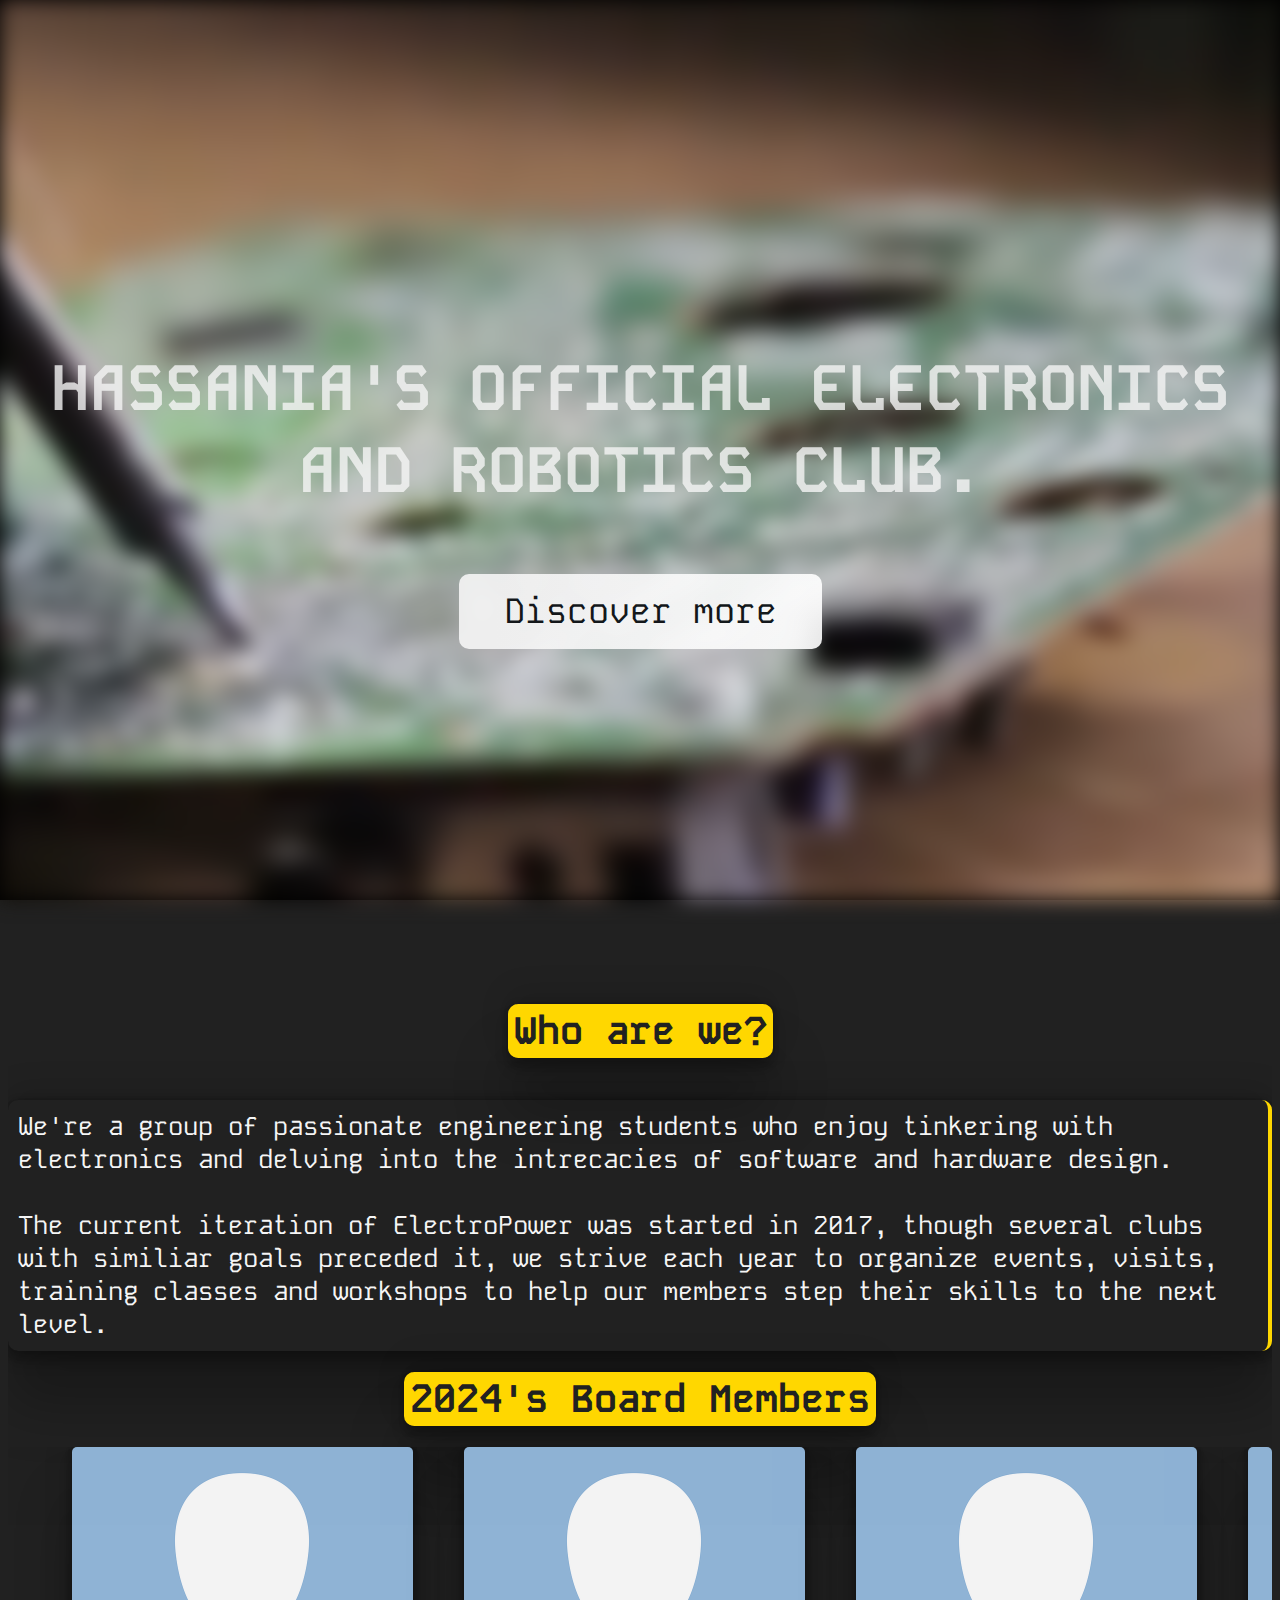
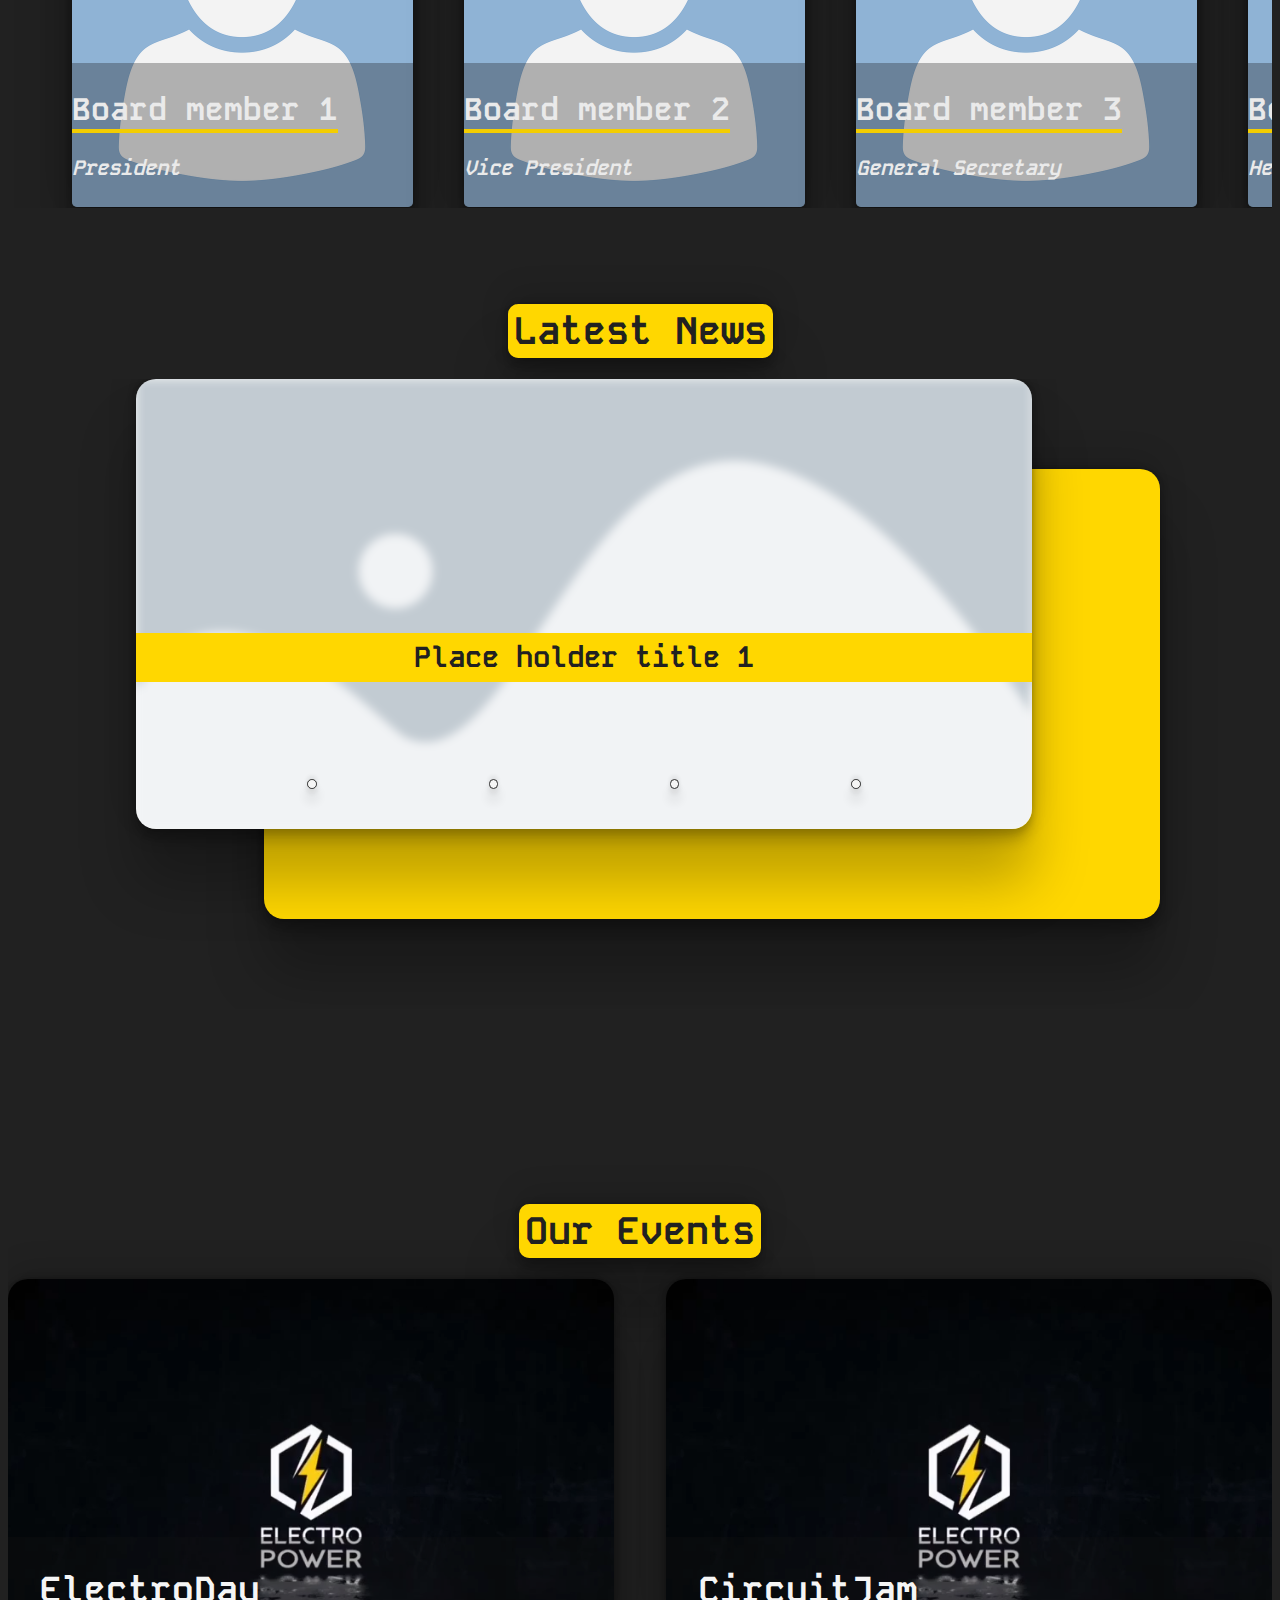
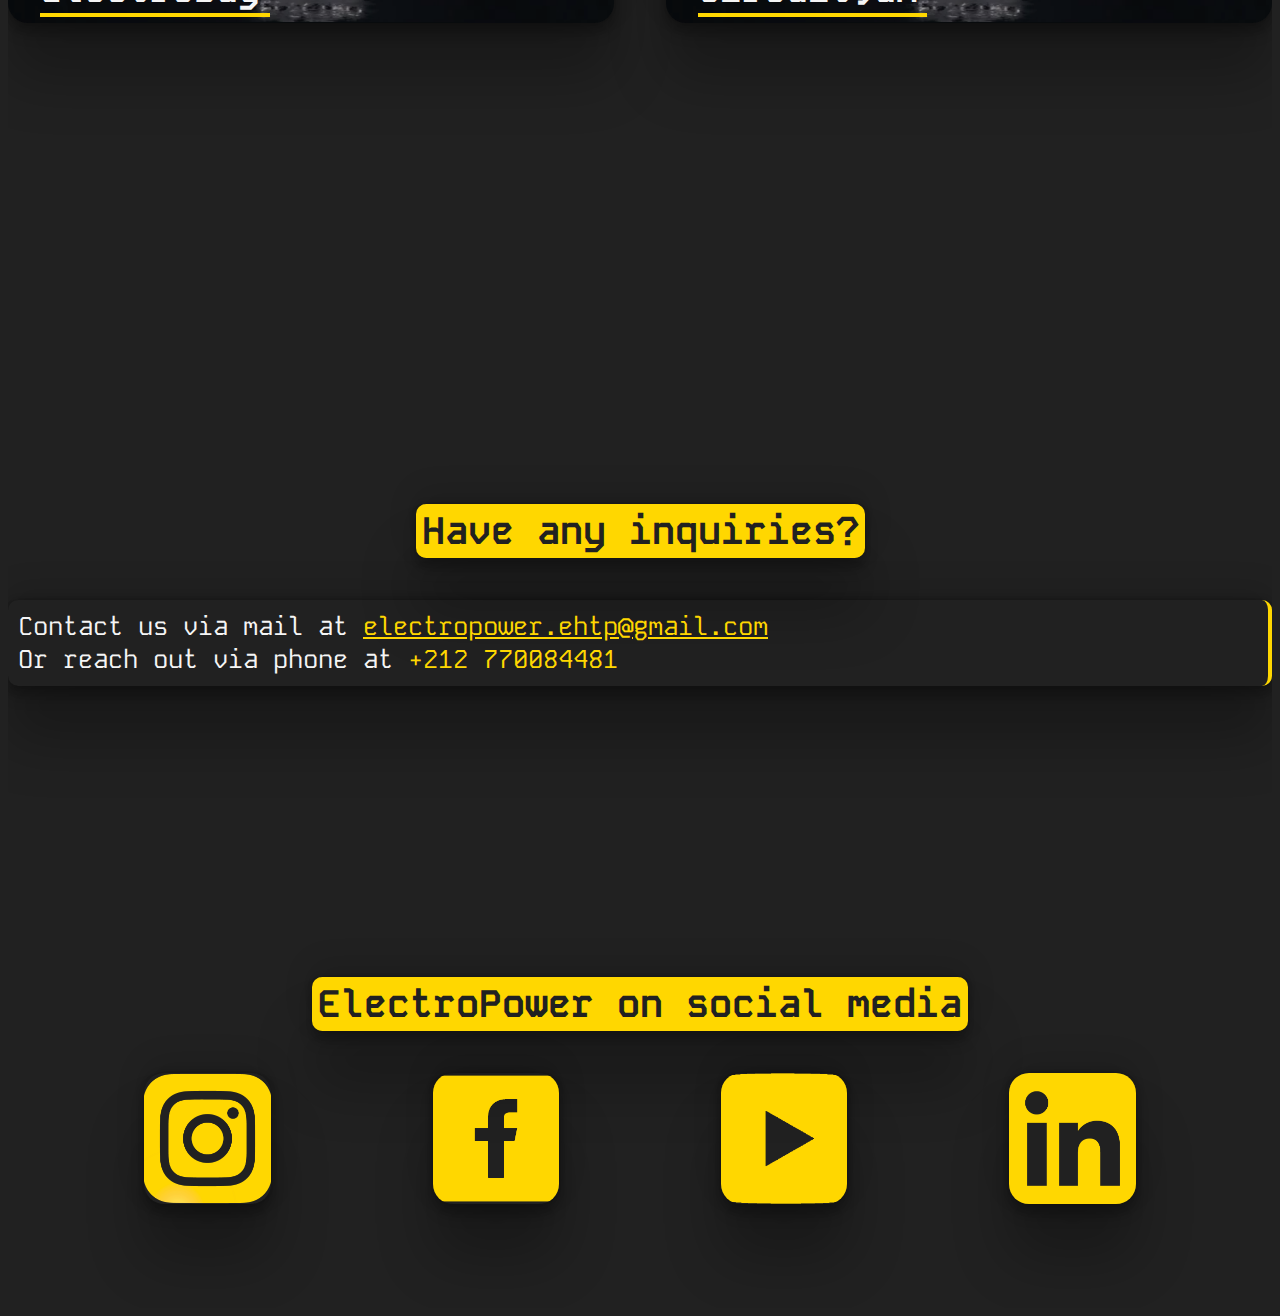
==== commit 6217a44a: "Reworked event cards" ====
--- a/index.html
+++ b/index.html
@@ -227,38 +227,40 @@
 		</div>
 
 		<div class="section" id="contactus">
-			<div class="section-header"><h2>ElectroPower on social media</h2></div>
-			<br/>
-			<div class="social-media-box">
-				<div class="social-media-item">
-					<a target="_blank" href="https://www.instagram.com/ehtp_electropower/">
-						<img src="static/instagram.webp">
-					</a>
-				</div>
-				<div class="social-media-item">
-					<a target="_blank" href="https://www.facebook.com/clubelectropower">
-						<img src="static/facebook.png">
-					</a>
-				</div>
-				<div class="social-media-item">
-					<a target="_blank" href="https://www.youtube.com">
-						<img src="static/youtube.png">
-					</a>
-				</div>
-				<div class="social-media-item">
-					<a target="_blank" href="https://www.linkedin.com/company/ehtp-electro-power/">
-						<img src="static/linkedin.webp">
-					</a>
-				</div>
-			</div>
-			<br/>
-			<div class="section-header" style="position:relative;top:25%;"><h2>Have any inquiries?</h2></div>
-			<br/>
-			<div class="text-card" style="text-align:center;top:25%">
+			<div class="section-header" ><h2>Have any inquiries?</h2></div>
+			<br/>
+			<br/>
+			<div class="text-card" >
 				Contact us via mail at <a href="mailto:electropower.ehtp@gmail.com">electropower.ehtp@gmail.com</a>
 				<br/>
 				Or reach out via phone at <a>+212 770084481</a>
 			</div>
+			<br/>
+			<div class="section-header" style="position:relative;top:30vh;"><h2>ElectroPower on social media</h2></div>
+			<br/>
+			<br/>
+			<div class="social-media-box" style="position:relative;top:30vh;">
+				<div class="social-media-item">
+					<a target="_blank" href="https://www.instagram.com/ehtp_electropower/">
+						<img src="static/instagram.webp">
+					</a>
+				</div>
+				<div class="social-media-item">
+					<a target="_blank" href="https://www.facebook.com/clubelectropower">
+						<img src="static/facebook.png">
+					</a>
+				</div>
+				<div class="social-media-item">
+					<a target="_blank" href="https://www.youtube.com">
+						<img src="static/youtube.png">
+					</a>
+				</div>
+				<div class="social-media-item">
+					<a target="_blank" href="https://www.linkedin.com/company/ehtp-electro-power/">
+						<img src="static/linkedin.webp">
+					</a>
+				</div>
+			</div>
 		</div>
 	</body>
 </html>
--- a/style.css
+++ b/style.css
@@ -498,7 +498,7 @@
 }
 .social-media-box .social-media-item
 {
-	flex: 0 1 15%;
+	flex: 0 1 10%;
 	box-shadow:var(--body-shadow); 
 	border-radius:20px;
 	overflow:hidden;
@@ -558,6 +558,13 @@
 		font-size: max(1vw,1.8rem);
 	}
 }
+@media (min-height:900)
+{
+	.social-media-box
+	{
+		margin-top:10dvh;
+	}
+}
 
 ::-webkit-scrollbar
 {
